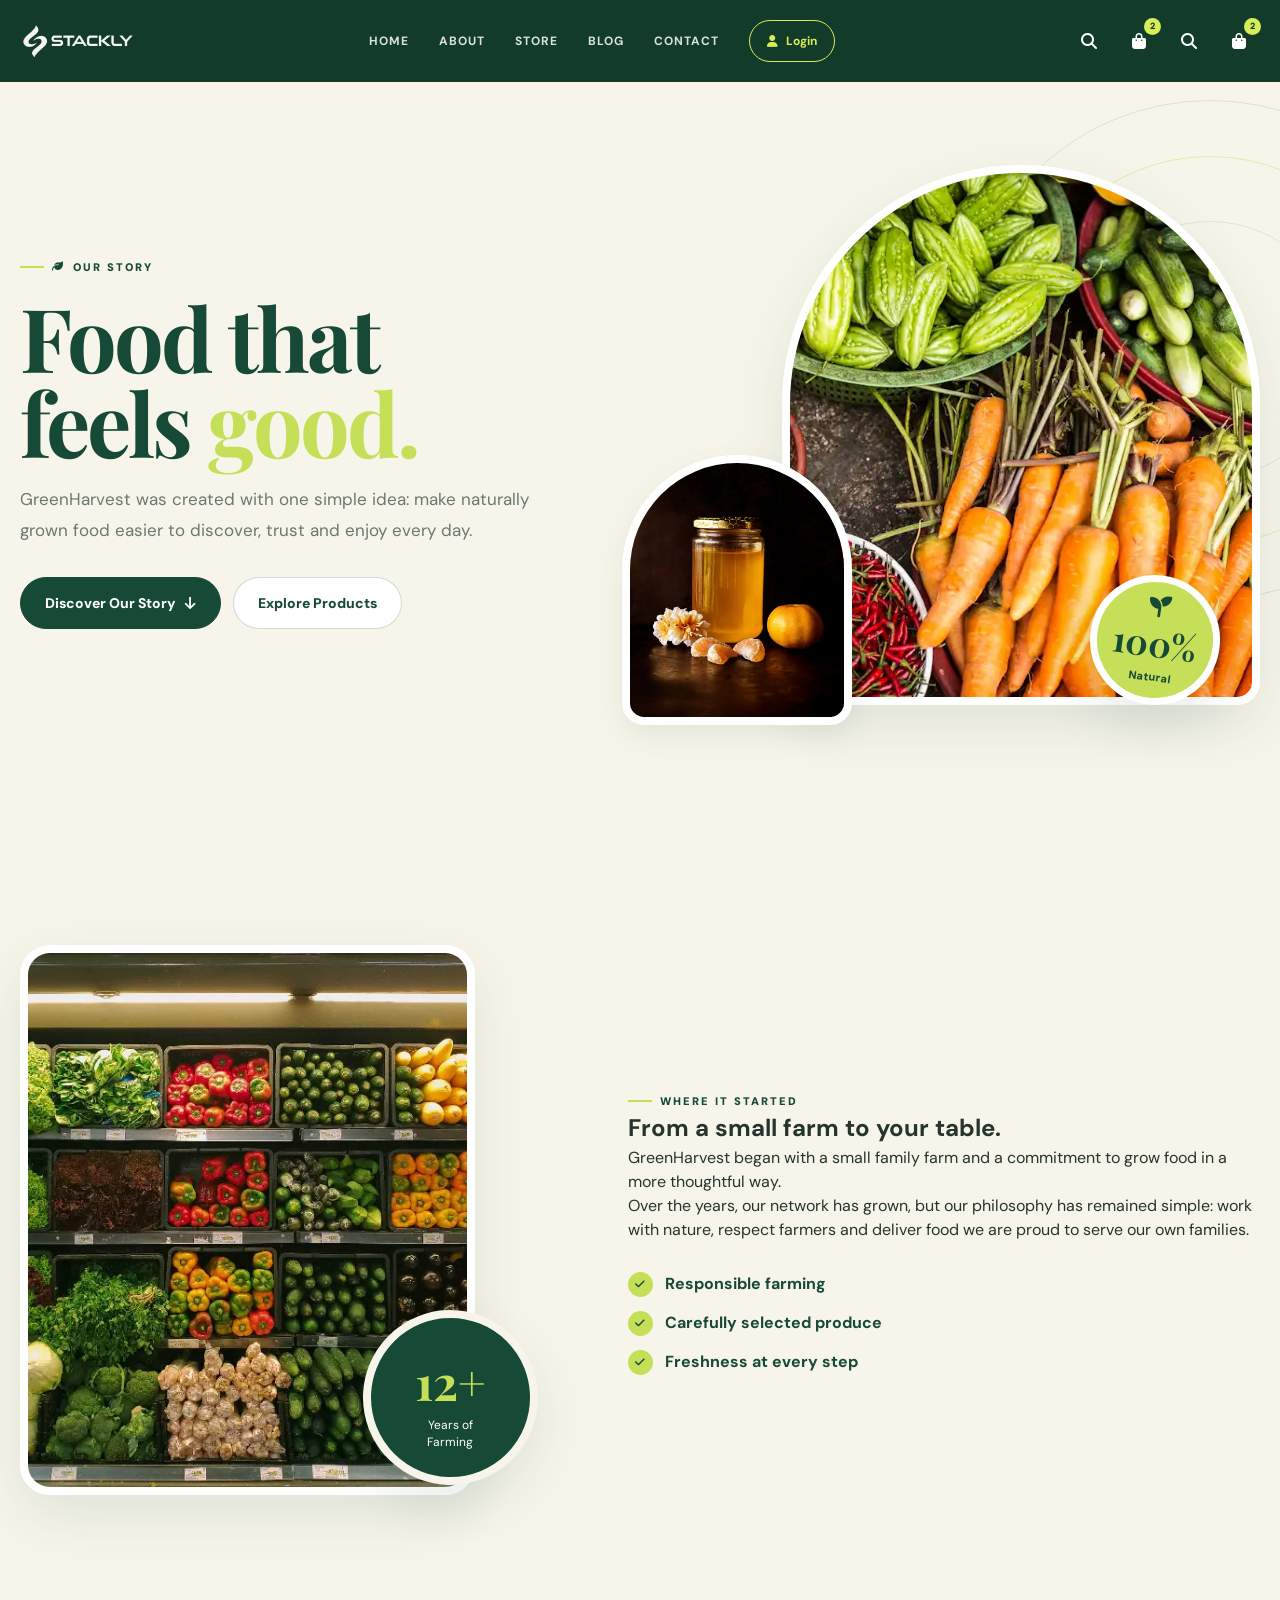
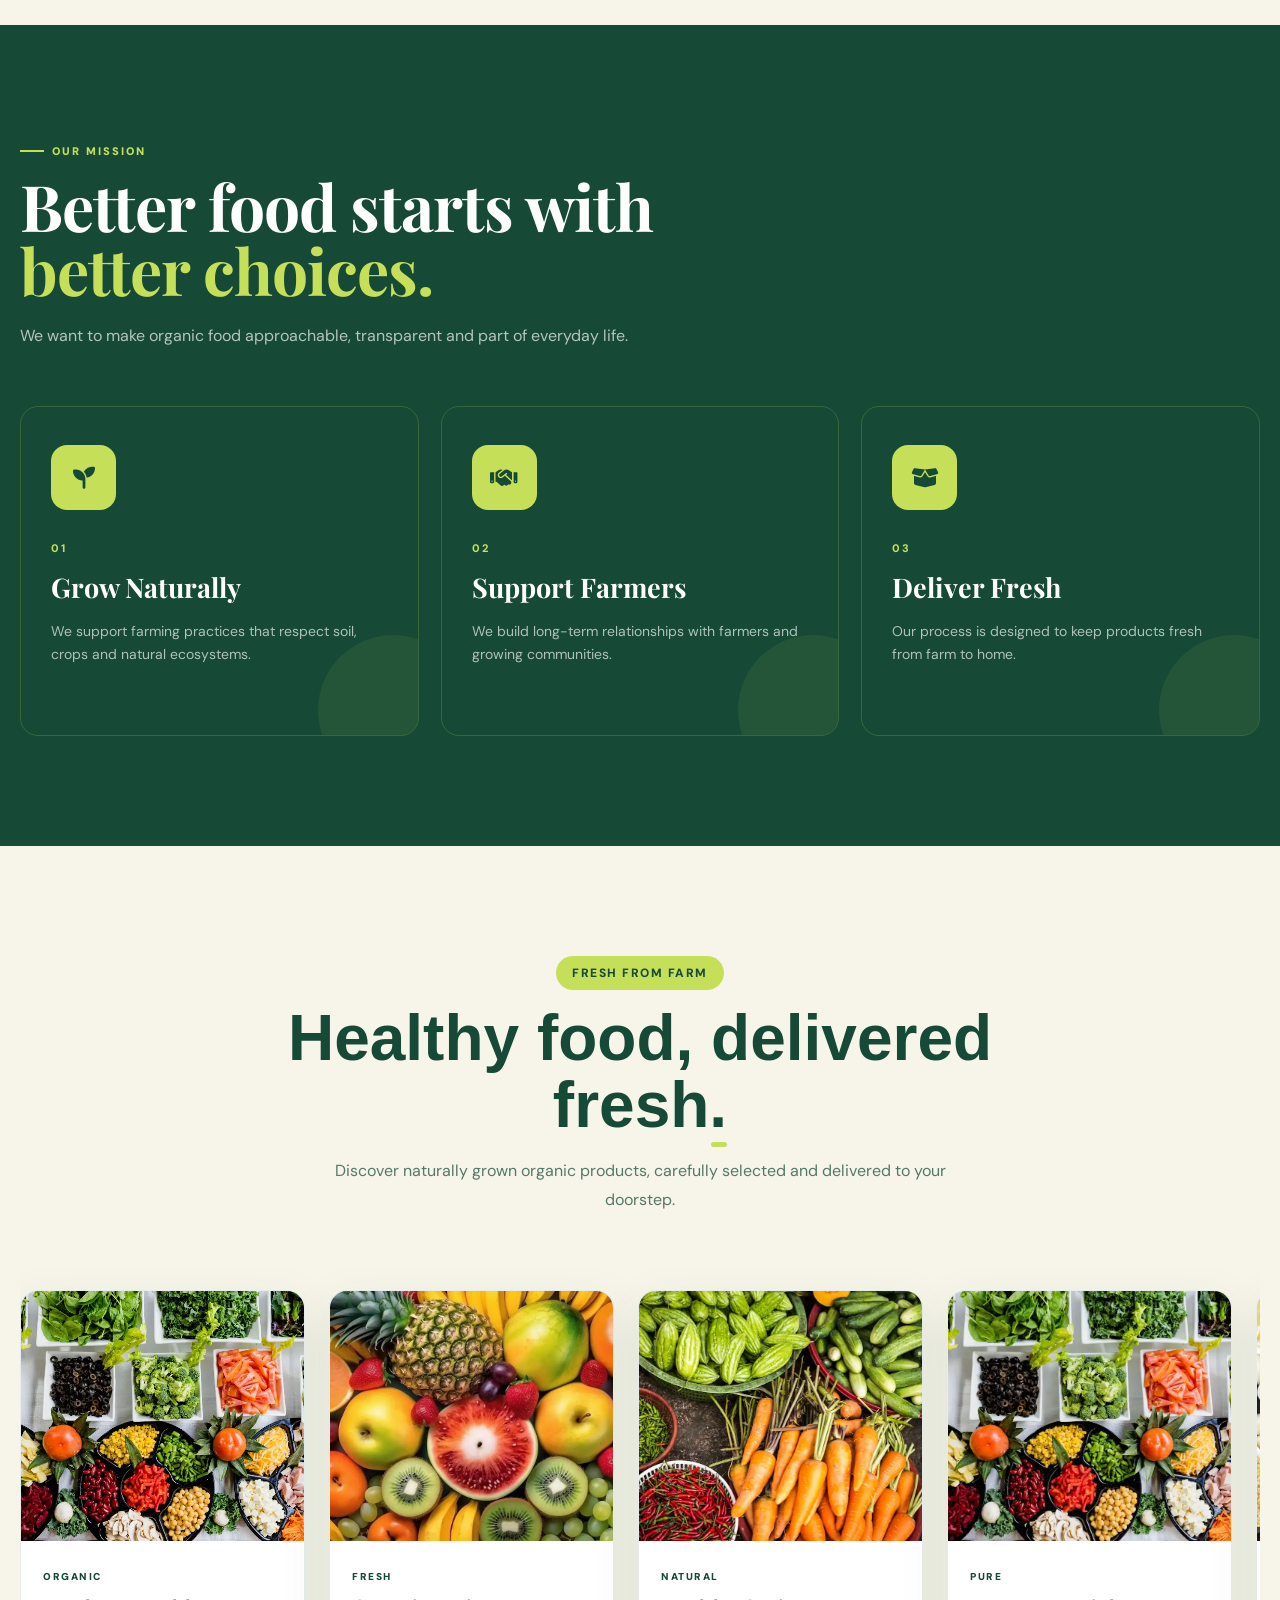
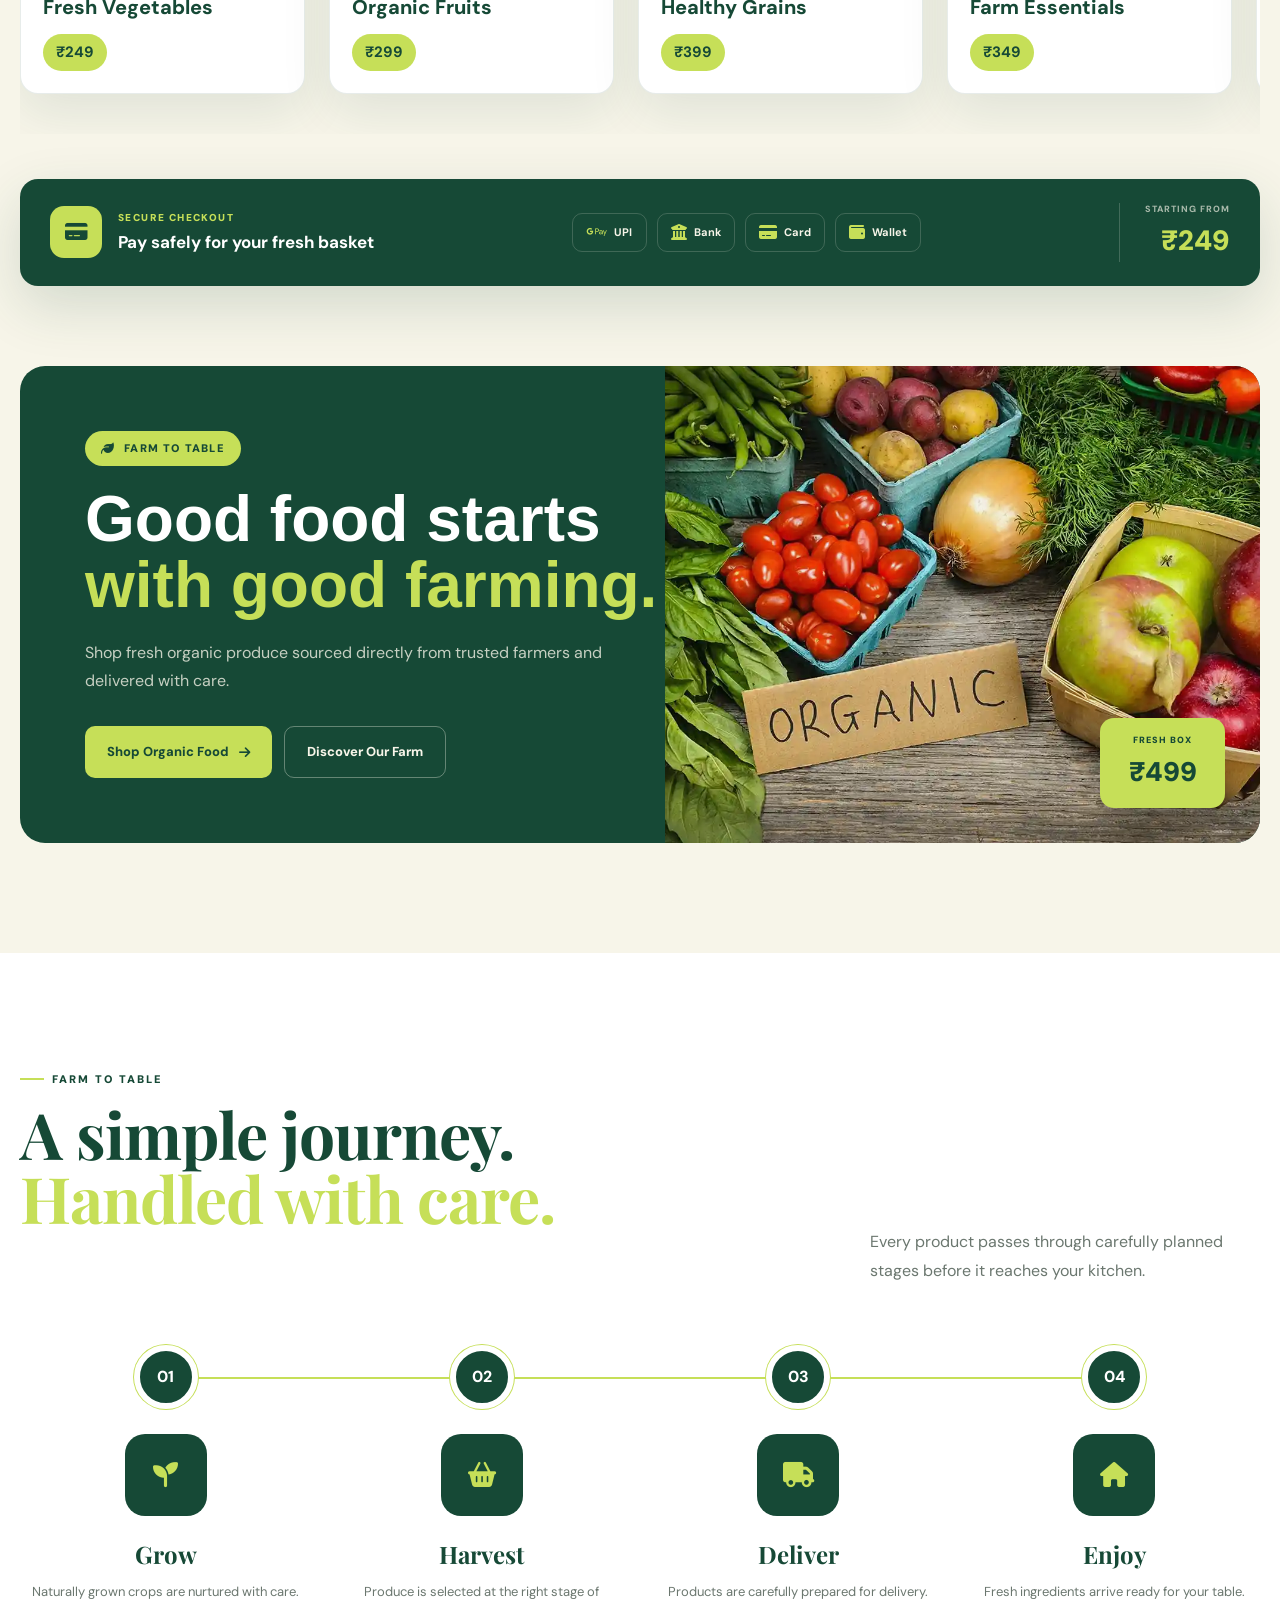
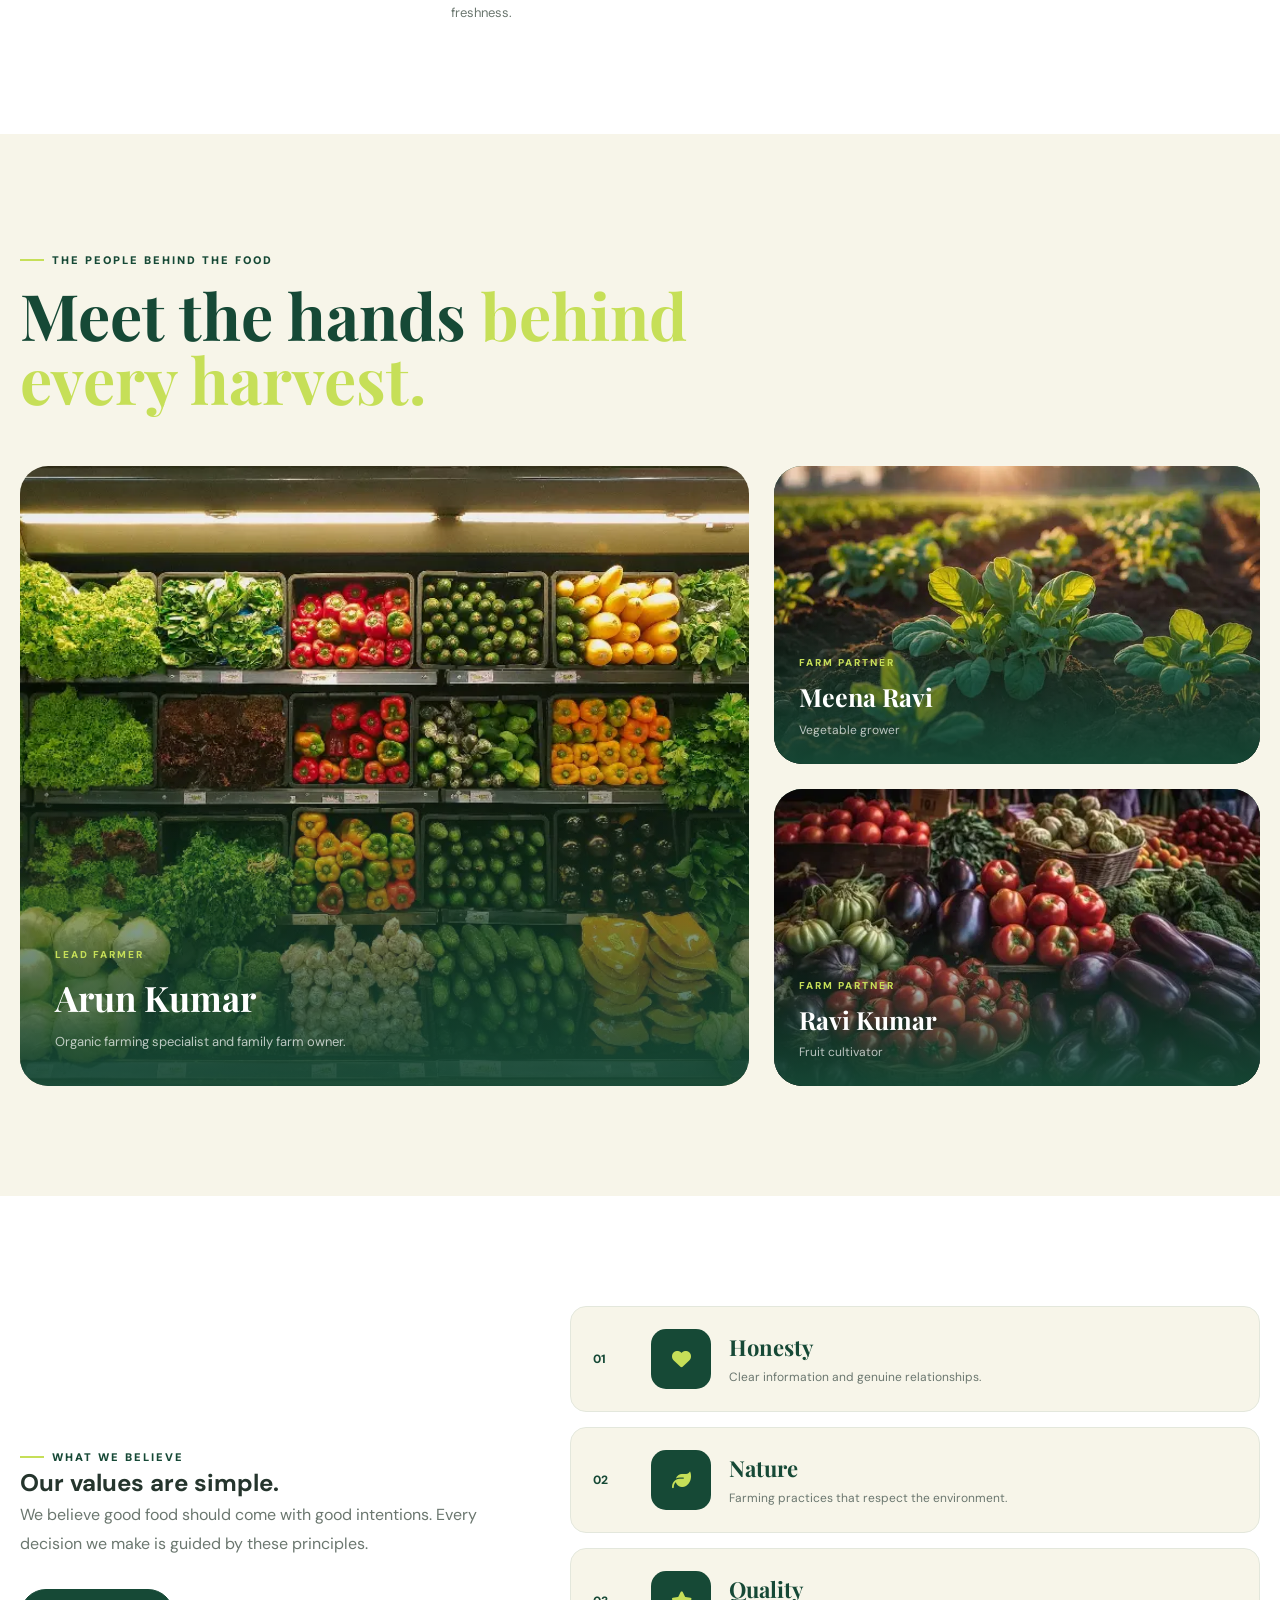
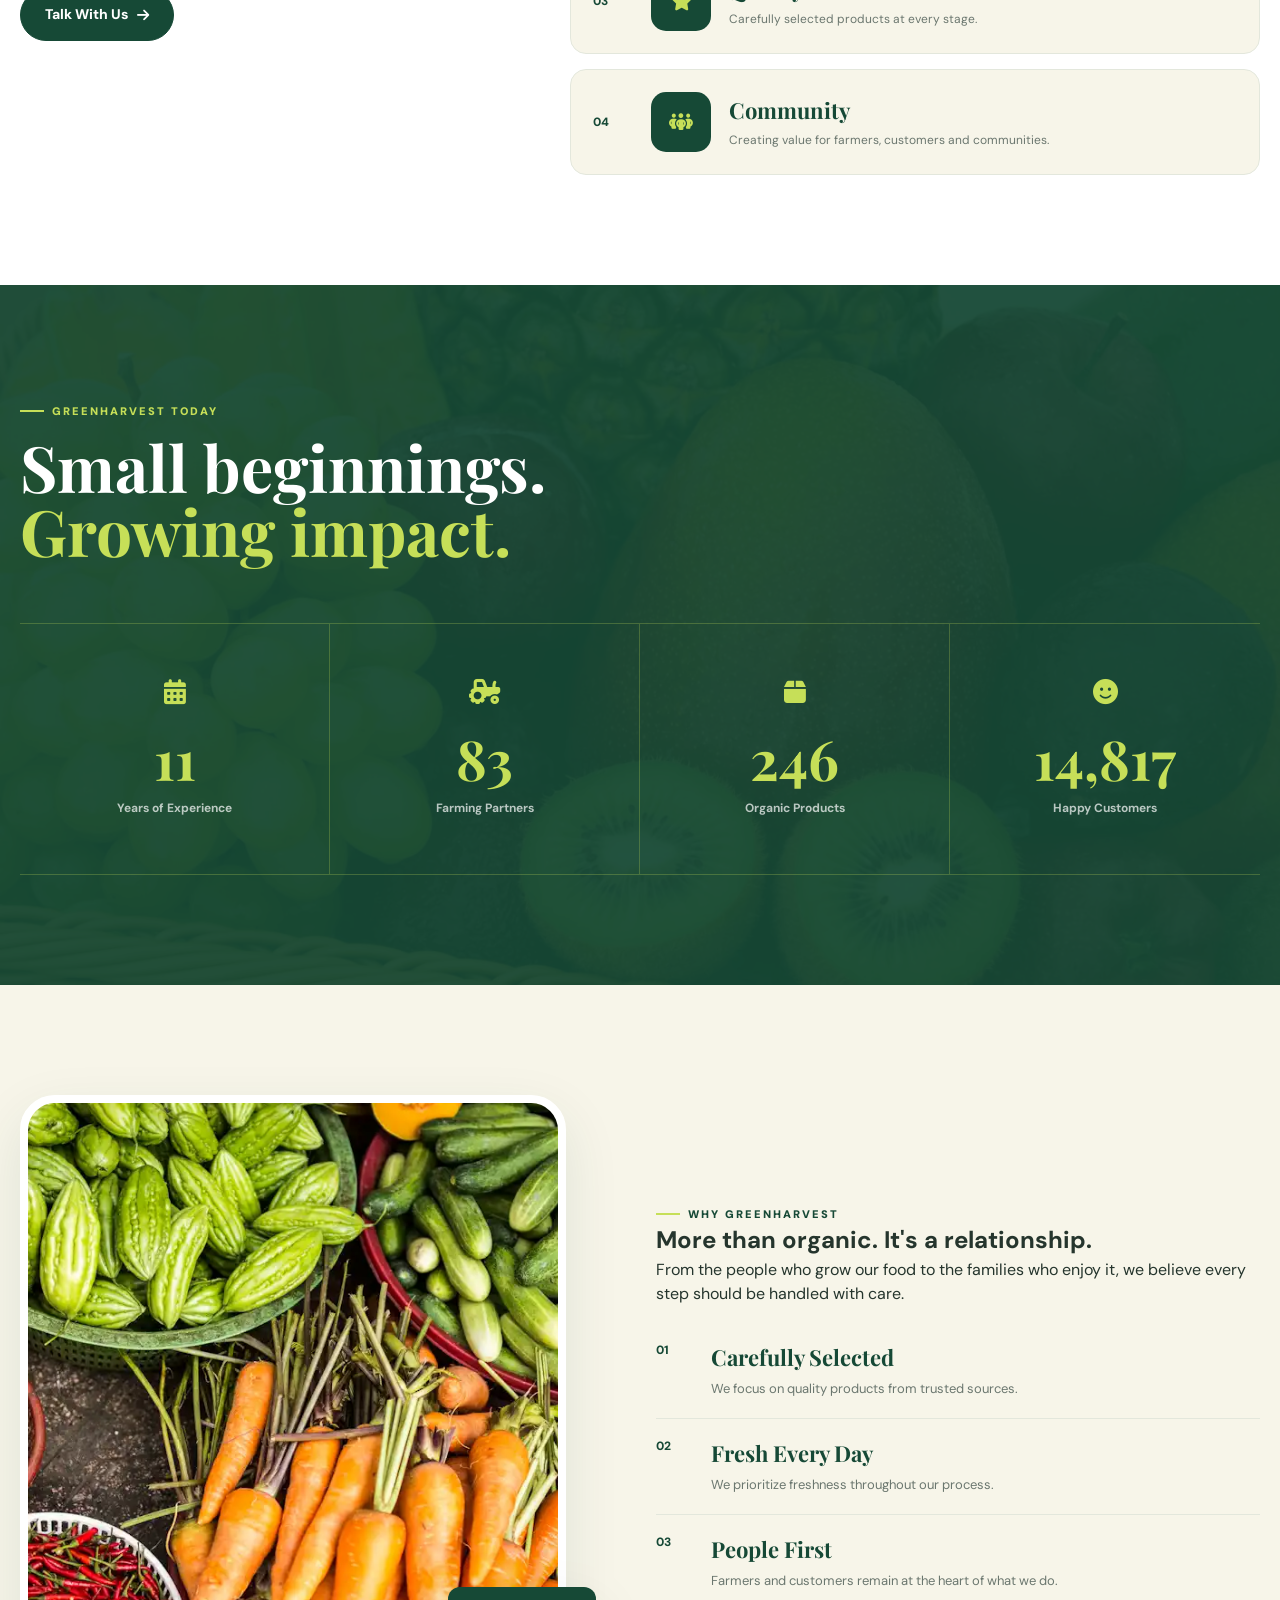
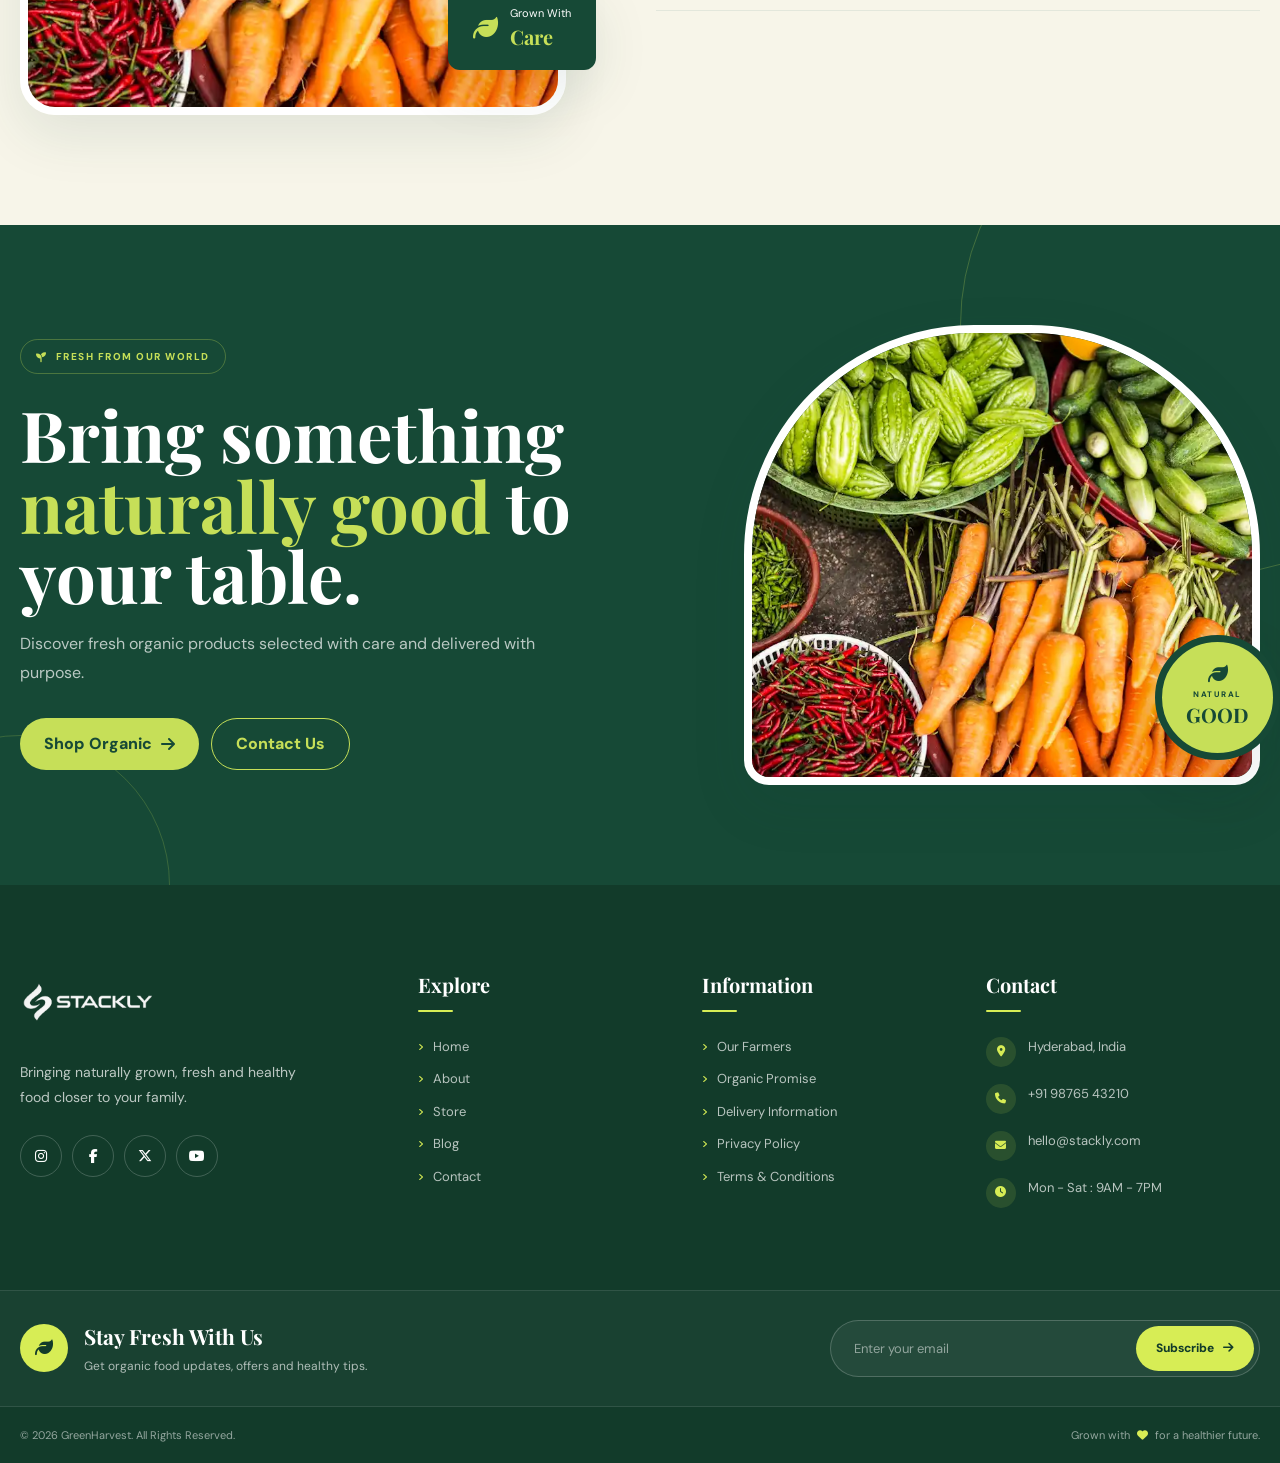
==== about.html @ ba46a20e "Add files via upload" ====
<!DOCTYPE html>
<html lang="en">
<head>
    <meta charset="UTF-8">
    <meta name="viewport" content="width=device-width, initial-scale=1.0">

    <title>GreenHarvest | Organic Food Store</title>

    <!-- Google Fonts -->
    <link rel="preconnect" href="https://fonts.googleapis.com">
    <link rel="preconnect" href="https://fonts.gstatic.com" crossorigin>
    <link href="https://fonts.googleapis.com/css2?family=DM+Sans:wght@400;500;600;700&family=Playfair+Display:wght@500;600;700&display=swap" rel="stylesheet">

    <!-- Font Awesome -->
    <link rel="stylesheet"
          href="https://cdnjs.cloudflare.com/ajax/libs/font-awesome/6.5.2/css/all.min.css">

    <!-- AOS -->
    <link rel="stylesheet"
          href="https://unpkg.com/aos@2.3.4/dist/aos.css">

    <link rel="stylesheet" href="css/about.css">
</head>

<body>

<!-- ================= PRELOADER ================= -->
<div class="preloader" id="preloader">
    <div class="loader">
        <i class="fa-solid fa-leaf"></i>
        <span>STACKLY</span>
    </div>
</div>


<!-- ================= HEADER ================= -->
 <header class="header" id="header">

        <div class="container nav-wrapper">
<a href="index.html" class="logo" aria-label="GreenHarvest Home">
    <img src="assets/imglogo.webp" alt="GreenHarvest Logo" class="logo-image">
</a>


            <nav class="navbar" id="navbar" aria-label="Main navigation">

                <a href="index.html" class="nav-link ">HOME</a>

                <a href="about.html" class="nav-link">ABOUT</a>

                <a href="store.html" class="nav-link">STORE</a>

                <a href="blog.html" class="nav-link">BLOG</a>

                <a href="contact.html" class="nav-link ">CONTACT</a>

                <a href="login.html" class="nav-login">
                    <i class="fa-solid fa-user"></i>
                    Login
                </a>

            </nav>


            <div class="nav-actions">

                <button 
    class="icon-btn search-btn" 
    type="button" 
    title="Search" 
    aria-label="Search"
    onclick="window.location.href='404.html'">

    <i class="fa-solid fa-magnifying-glass"></i>

</button>


<button 
    class="icon-btn cart-btn" 
    type="button" 
    title="Cart" 
    aria-label="Cart"
    onclick="window.location.href='404.html'">

    <i class="fa-solid fa-bag-shopping"></i>

    <span class="cart-count">2</span>

</button>
<button
                    class="icon-btn search-btn"
                    type="button"
                    title="Search"
                    aria-label="Search">

                    <i class="fa-solid fa-magnifying-glass"></i>

                </button>


                <button
                    class="icon-btn cart-btn"
                    type="button"
                    title="Cart"
                    aria-label="Cart">

                    <i class="fa-solid fa-bag-shopping"></i>

                    <span class="cart-count">2</span>

                </button>


                <button
                    class="menu-btn"
                    id="menuBtn"
                    type="button"
                    title="Open Menu"
                    aria-label="Open Menu">

                    <i class="fa-solid fa-bars"></i>

                </button>

            </div>

        </div>

    </header>




<main>


<!-- =====================================================
     SECTION 1 — ABOUT HERO
===================================================== -->

<section class="about-hero">

    <div class="hero-pattern"></div>

    <div class="container hero-grid">

        <div class="hero-content"
             data-aos="fade-right">

            <span class="eyebrow">
                <i class="fa-solid fa-leaf"></i>
                OUR STORY
            </span>

            <h1>
                Food that feels
                <span>good.</span>
            </h1>

            <p>
                GreenHarvest was created with one simple idea:
                make naturally grown food easier to discover,
                trust and enjoy every day.
            </p>

            <div class="hero-actions">

                <a href="404.html"
                   class="btn btn-primary">
                    Discover Our Story
                    <i class="fa-solid fa-arrow-down"></i>
                </a>

                <a href="404.html"
                   class="btn btn-outline">
                    Explore Products
                </a>

            </div>

        </div>


        <div class="hero-visual"
             data-aos="fade-left">

            <div class="hero-image-main">
                <img src="assets/f4.webp"
                     alt="Fresh organic vegetables">
            </div>

            <div class="hero-image-small">
                <img src="assets/f8.webp"
                     alt="Organic farm produce">
            </div>

            <div class="hero-badge">

                <i class="fa-solid fa-seedling"></i>

                <strong>100%</strong>

                <span>Natural</span>

            </div>

        </div>

    </div>

</section>
</header>



<!-- =====================================================
     SECTION 2 — OUR STORY
===================================================== -->

<section class="story-section section"
         id="story">

    <div class="container story-grid">

        <div class="story-visual"
             data-aos="zoom-in">

            <div class="story-image">
                <img src="assets/f1.webp"
                     alt="Organic farming">
            </div>

            <div class="story-number">

                <strong>12+</strong>

                <span>
                    Years of
                    <br>
                    Farming
                </span>

            </div>

        </div>


        <div class="story-content"
             data-aos="fade-left">

            <span class="eyebrow">
                WHERE IT STARTED
            </span>

            <h2>
                From a small
                <span>farm</span>
                to your table.
            </h2>

            <p>
                GreenHarvest began with a small family farm
                and a commitment to grow food in a more
                thoughtful way.
            </p>

            <p>
                Over the years, our network has grown,
                but our philosophy has remained simple:
                work with nature, respect farmers and
                deliver food we are proud to serve our
                own families.
            </p>

            <div class="story-points">

                <div>
                    <i class="fa-solid fa-check"></i>
                    <span>Responsible farming</span>
                </div>

                <div>
                    <i class="fa-solid fa-check"></i>
                    <span>Carefully selected produce</span>
                </div>

                <div>
                    <i class="fa-solid fa-check"></i>
                    <span>Freshness at every step</span>
                </div>

            </div>

        </div>

    </div>

</section>



<!-- =====================================================
     SECTION 3 — MISSION
===================================================== -->

<section class="mission-section section">

    <div class="container">

        <div class="section-heading center"
             data-aos="fade-up">

            <span class="eyebrow">
                OUR MISSION
            </span>

            <h2>
                Better food starts
                with <span>better choices.</span>
            </h2>

            <p>
                We want to make organic food approachable,
                transparent and part of everyday life.
            </p>

        </div>


        <div class="mission-grid">

            <article class="mission-card"
                     data-aos="fade-up"
                     data-aos-delay="100">

                <div class="mission-icon">
                    <i class="fa-solid fa-seedling"></i>
                </div>

                <span>01</span>

                <h3>
                    Grow Naturally
                </h3>

                <p>
                    We support farming practices that
                    respect soil, crops and natural
                    ecosystems.
                </p>

            </article>


            <article class="mission-card"
                     data-aos="fade-up"
                     data-aos-delay="200">

                <div class="mission-icon">
                    <i class="fa-solid fa-handshake"></i>
                </div>

                <span>02</span>

                <h3>
                    Support Farmers
                </h3>

                <p>
                    We build long-term relationships
                    with farmers and growing communities.
                </p>

            </article>


            <article class="mission-card"
                     data-aos="fade-up"
                     data-aos-delay="300">

                <div class="mission-icon">
                    <i class="fa-solid fa-box-open"></i>
                </div>

                <span>03</span>

                <h3>
                    Deliver Fresh
                </h3>

                <p>
                    Our process is designed to keep
                    products fresh from farm to home.
                </p>

            </article>

        </div>

    </div>

</section>


<!-- =========================================================
     MOVING PRODUCTS + PAYMENT BANNER
========================================================= -->

<section class="moving-products-section">

    <div class="container">

        <!-- Section Heading -->
        <div class="moving-heading" data-aos="fade-up">
            <span class="eyebrow">FRESH FROM FARM</span>

            <h2>
                Healthy food,
                <span>delivered fresh.</span>
            </h2>

            <p>
                Discover naturally grown organic products,
                carefully selected and delivered to your doorstep.
            </p>
        </div>


        <!-- MOVING FOUR IMAGES -->
        <div class="moving-products-wrapper">

            <div class="moving-products">

                <!-- Image 1 -->
                <div class="moving-product-card">
                    <div class="product-image">
                        <img src="assets/f2.webp"
                             alt="Fresh organic vegetables">
                    </div>

                    <div class="product-info">
                        <span>ORGANIC</span>
                        <h3>Fresh Vegetables</h3>
                        <strong>₹249</strong>
                    </div>
                </div>


                <!-- Image 2 -->
                <div class="moving-product-card">
                    <div class="product-image">
                        <img src="assets/f16.webp"
                             alt="Organic fruits">
                    </div>

                    <div class="product-info">
                        <span>FRESH</span>
                        <h3>Organic Fruits</h3>
                        <strong>₹299</strong>
                    </div>
                </div>


                <!-- Image 3 -->
                <div class="moving-product-card">
                    <div class="product-image">
                        <img src="assets/f4.webp"
                             alt="Organic grains">
                    </div>

                    <div class="product-info">
                        <span>NATURAL</span>
                        <h3>Healthy Grains</h3>
                        <strong>₹399</strong>
                    </div>
                </div>


                <!-- Image 4 -->
                <div class="moving-product-card">
                    <div class="product-image">
                        <img src="assets/f9.webp"
                             alt="Organic farm products">
                    </div>

                    <div class="product-info">
                        <span>PURE</span>
                        <h3>Farm Essentials</h3>
                        <strong>₹349</strong>
                    </div>
                </div>


                <!-- Duplicate images for continuous movement -->

                <div class="moving-product-card">
                    <div class="product-image">
                        <img src="assets/f13.webp"
                             alt="Fresh organic vegetables">
                    </div>

                    <div class="product-info">
                        <span>ORGANIC</span>
                        <h3>Fresh Vegetables</h3>
                        <strong>₹249</strong>
                    </div>
                </div>


                <div class="moving-product-card">
                    <div class="product-image">
                        <img src="assets/f2.webp"
                             alt="Organic fruits">
                    </div>

                    <div class="product-info">
                        <span>FRESH</span>
                        <h3>Organic Fruits</h3>
                        <strong>₹299</strong>
                    </div>
                </div>


                <div class="moving-product-card">
                    <div class="product-image">
                        <img src="assets/h1.webp"
                             alt="Organic grains">
                    </div>

                    <div class="product-info">
                        <span>NATURAL</span>
                        <h3>Healthy Grains</h3>
                        <strong>₹399</strong>
                    </div>
                </div>


                <div class="moving-product-card">
                    <div class="product-image">
                        <img src="assets/f23.webp"
                             alt="Organic farm products">
                    </div>

                    <div class="product-info">
                        <span>PURE</span>
                        <h3>Farm Essentials</h3>
                        <strong>₹349</strong>
                    </div>
                </div>

            </div>

        </div>


        <!-- PAYMENT / AMOUNT STRIP -->
        <div class="payment-strip" data-aos="fade-up">

            <div class="payment-content">

                <div class="payment-icon">
                    <i class="fa-solid fa-credit-card"></i>
                </div>

                <div class="payment-text">
                    <span>SECURE CHECKOUT</span>
                    <h3>Pay safely for your fresh basket</h3>
                </div>

            </div>


            <div class="payment-methods">

                <div class="payment-method">
                    <i class="fa-brands fa-google-pay"></i>
                    <span>UPI</span>
                </div>

                <div class="payment-method">
                    <i class="fa-solid fa-building-columns"></i>
                    <span>Bank</span>
                </div>

                <div class="payment-method">
                    <i class="fa-solid fa-credit-card"></i>
                    <span>Card</span>
                </div>

                <div class="payment-method">
                    <i class="fa-solid fa-wallet"></i>
                    <span>Wallet</span>
                </div>

            </div>


            <div class="payment-amount">
                <span>STARTING FROM</span>
                <strong>₹249</strong>
            </div>

        </div>


        <!-- PROMOTIONAL BANNER -->
        <div class="organic-promo-banner" data-aos="zoom-in">

            <div class="promo-content">

                <span class="promo-label">
                    <i class="fa-solid fa-leaf"></i>
                    FARM TO TABLE
                </span>

                <h2>
                    Good food starts
                    <span>with good farming.</span>
                </h2>

                <p>
                    Shop fresh organic produce sourced directly
                    from trusted farmers and delivered with care.
                </p>

                <div class="promo-buttons">

                    <a href="404.html" class="promo-btn primary">
                        Shop Organic Food
                        <i class="fa-solid fa-arrow-right"></i>
                    </a>

                    <a href="404.html" class="promo-btn secondary">
                        Discover Our Farm
                    </a>

                </div>

            </div>


            <div class="promo-image">

                <img src="assets/f22.webp"
                     alt="Fresh organic food basket">

                <div class="promo-price">
                    <span>FRESH BOX</span>
                    <strong>₹499</strong>
                </div>

            </div>

        </div>

    </div>

</section>



<!-- =====================================================
     SECTION 4 — FARM TO TABLE PROCESS
===================================================== -->

<section class="process-section section">

    <div class="container">

        <div class="process-top">

            <div class="section-heading"
                 data-aos="fade-right">

                <span class="eyebrow">
                    FARM TO TABLE
                </span>

                <h2>
                    A simple journey.
                    <span>Handled with care.</span>
                </h2>

            </div>

            <p class="process-intro"
               data-aos="fade-left">

                Every product passes through carefully
                planned stages before it reaches your
                kitchen.

            </p>

        </div>


        <div class="process-line">

            <div class="process-item"
                 data-aos="fade-up">

                <div class="process-number">
                    01
                </div>

                <div class="process-icon">
                    <i class="fa-solid fa-seedling"></i>
                </div>

                <h3>
                    Grow
                </h3>

                <p>
                    Naturally grown crops are nurtured
                    with care.
                </p>

            </div>


            <div class="process-item"
                 data-aos="fade-up"
                 data-aos-delay="100">

                <div class="process-number">
                    02
                </div>

                <div class="process-icon">
                    <i class="fa-solid fa-basket-shopping"></i>
                </div>

                <h3>
                    Harvest
                </h3>

                <p>
                    Produce is selected at the right
                    stage of freshness.
                </p>

            </div>


            <div class="process-item"
                 data-aos="fade-up"
                 data-aos-delay="200">

                <div class="process-number">
                    03
                </div>

                <div class="process-icon">
                    <i class="fa-solid fa-truck"></i>
                </div>

                <h3>
                    Deliver
                </h3>

                <p>
                    Products are carefully prepared
                    for delivery.
                </p>

            </div>


            <div class="process-item"
                 data-aos="fade-up"
                 data-aos-delay="300">

                <div class="process-number">
                    04
                </div>

                <div class="process-icon">
                    <i class="fa-solid fa-house"></i>
                </div>

                <h3>
                    Enjoy
                </h3>

                <p>
                    Fresh ingredients arrive ready
                    for your table.
                </p>

            </div>

        </div>

    </div>

</section>



<!-- =====================================================
     SECTION 5 — FARMERS
===================================================== -->

<section class="farmers-section section">

    <div class="container">

        <div class="farmers-heading"
             data-aos="fade-up">

            <span class="eyebrow">
                THE PEOPLE BEHIND THE FOOD
            </span>

            <h2>
                Meet the hands
                <span>behind every harvest.</span>
            </h2>

        </div>


        <div class="farmers-layout">

            <div class="farmer-main"
                 data-aos="fade-right">

                <img src="assets/f1.webp"
                     alt="Organic farmer">

                <div class="farmer-info">

                    <span>LEAD FARMER</span>

                    <h3>
                        Arun Kumar
                    </h3>

                    <p>
                        Organic farming specialist
                        and family farm owner.
                    </p>

                </div>

            </div>


            <div class="farmer-side">

                <div class="farmer-card"
                     data-aos="fade-left">

                    <img src="assets/f21.webp"
                         alt="Organic farmer">

                    <div>
                        <span>FARM PARTNER</span>
                        <h3>Meena Ravi</h3>
                        <p>Vegetable grower</p>
                    </div>

                </div>


                <div class="farmer-card"
                     data-aos="fade-left"
                     data-aos-delay="150">

                    <img src="assets/h1.webp"
                         alt="Organic farmer">

                    <div>
                        <span>FARM PARTNER</span>
                        <h3>Ravi Kumar</h3>
                        <p>Fruit cultivator</p>
                    </div>

                </div>

            </div>

        </div>

    </div>

</section>



<!-- =====================================================
     SECTION 6 — VALUES
===================================================== -->

<section class="values-section section">

    <div class="container values-grid">

        <div class="values-content"
             data-aos="fade-right">

            <span class="eyebrow">
                WHAT WE BELIEVE
            </span>

            <h2>
                Our values are
                <span>simple.</span>
            </h2>

            <p>
                We believe good food should come with
                good intentions. Every decision we make
                is guided by these principles.
            </p>

            <a href="404.html"
               class="btn btn-primary">
                Talk With Us
                <i class="fa-solid fa-arrow-right"></i>
            </a>

        </div>


        <div class="values-list">

            <div class="value-row"
                 data-aos="fade-up">

                <span class="value-number">
                    01
                </span>

                <div class="value-icon">
                    <i class="fa-solid fa-heart"></i>
                </div>

                <div>
                    <h3>Honesty</h3>
                    <p>
                        Clear information and genuine
                        relationships.
                    </p>
                </div>

            </div>


            <div class="value-row"
                 data-aos="fade-up"
                 data-aos-delay="100">

                <span class="value-number">
                    02
                </span>

                <div class="value-icon">
                    <i class="fa-solid fa-leaf"></i>
                </div>

                <div>
                    <h3>Nature</h3>
                    <p>
                        Farming practices that respect
                        the environment.
                    </p>
                </div>

            </div>


            <div class="value-row"
                 data-aos="fade-up"
                 data-aos-delay="200">

                <span class="value-number">
                    03
                </span>

                <div class="value-icon">
                    <i class="fa-solid fa-star"></i>
                </div>

                <div>
                    <h3>Quality</h3>
                    <p>
                        Carefully selected products
                        at every stage.
                    </p>

                </div>

            </div>


            <div class="value-row"
                 data-aos="fade-up"
                 data-aos-delay="300">

                <span class="value-number">
                    04
                </span>

                <div class="value-icon">
                    <i class="fa-solid fa-people-group"></i>
                </div>

                <div>
                    <h3>Community</h3>
                    <p>
                        Creating value for farmers,
                        customers and communities.
                    </p>
                </div>

            </div>

        </div>

    </div>

</section>



<!-- =====================================================
     SECTION 7 — NUMBERS
===================================================== -->

<section class="numbers-section section">

    <div class="numbers-overlay"></div>

    <div class="container">

        <div class="numbers-heading"
             data-aos="fade-up">

            <span class="eyebrow">
                GREENHARVEST TODAY
            </span>

            <h2>
                Small beginnings.
                <span>Growing impact.</span>
            </h2>

        </div>


        <div class="numbers-grid">

            <div class="number-box"
                 data-aos="zoom-in">

                <i class="fa-solid fa-calendar-days"></i>

                <strong class="counter"
                        data-target="12">
                    0
                </strong>

                <span>
                    Years of Experience
                </span>

            </div>


            <div class="number-box"
                 data-aos="zoom-in"
                 data-aos-delay="100">

                <i class="fa-solid fa-tractor"></i>

                <strong class="counter"
                        data-target="85">
                    0
                </strong>

                <span>
                    Farming Partners
                </span>

            </div>


            <div class="number-box"
                 data-aos="zoom-in"
                 data-aos-delay="200">

                <i class="fa-solid fa-box"></i>

                <strong class="counter"
                        data-target="250">
                    0
                </strong>

                <span>
                    Organic Products
                </span>

            </div>


            <div class="number-box"
                 data-aos="zoom-in"
                 data-aos-delay="300">

                <i class="fa-solid fa-face-smile"></i>

                <strong class="counter"
                        data-target="15000">
                    0
                </strong>

                <span>
                    Happy Customers
                </span>

            </div>

        </div>

    </div>

</section>



<!-- =====================================================
     SECTION 8 — WHY GREENHARVEST
===================================================== -->

<section class="why-section section">

    <div class="container">

        <div class="why-grid">

            <div class="why-image"
                 data-aos="fade-right">

                <img src="assets/f4.webp"
                     alt="Fresh organic food">

                <div class="why-label">

                    <i class="fa-solid fa-leaf"></i>

                    <span>
                        Grown With
                        <strong>Care</strong>
                    </span>

                </div>

            </div>


            <div class="why-content"
                 data-aos="fade-left">

                <span class="eyebrow">
                    WHY GREENHARVEST
                </span>

                <h2>
                    More than organic.
                    <span>It's a relationship.</span>
                </h2>

                <p>
                    From the people who grow our food to
                    the families who enjoy it, we believe
                    every step should be handled with care.
                </p>


                <div class="why-items">

                    <div class="why-item">

                        <span>01</span>

                        <div>
                            <h3>
                                Carefully Selected
                            </h3>

                            <p>
                                We focus on quality products
                                from trusted sources.
                            </p>
                        </div>

                    </div>


                    <div class="why-item">

                        <span>02</span>

                        <div>
                            <h3>
                                Fresh Every Day
                            </h3>

                            <p>
                                We prioritize freshness
                                throughout our process.
                            </p>
                        </div>

                    </div>


                    <div class="why-item">

                        <span>03</span>

                        <div>
                            <h3>
                                People First
                            </h3>

                            <p>
                                Farmers and customers remain
                                at the heart of what we do.
                            </p>
                        </div>

                    </div>

                </div>

            </div>

        </div>

    </div>

</section>



<!-- =====================================================
     SECTION 9 — PREMIUM BANNER
===================================================== -->

<section class="about-banner">

    <div class="banner-decoration banner-one"></div>
    <div class="banner-decoration banner-two"></div>

    <div class="container banner-grid">

        <div class="banner-content"
             data-aos="fade-right">

            <span class="banner-tag">
                <i class="fa-solid fa-seedling"></i>
                FRESH FROM OUR WORLD
            </span>

            <h2>
                Bring something
                <span>naturally good</span>
                to your table.
            </h2>

            <p>
                Discover fresh organic products selected
                with care and delivered with purpose.
            </p>

            <div class="banner-actions">

                <a href="404.html"
                   class="banner-btn primary">
                    Shop Organic
                    <i class="fa-solid fa-arrow-right"></i>
                </a>

                <a href="404.html"
                   class="banner-btn secondary">
                    Contact Us
                </a>

            </div>

        </div>


        <div class="banner-image"
             data-aos="zoom-in">

            <img src="assets/f4.webp"
                 alt="Organic vegetables and fruits">

            <div class="banner-circle">

                <i class="fa-solid fa-leaf"></i>

                <span>
                    NATURAL
                </span>

                <strong>
                    GOOD
                </strong>

            </div>

        </div>

    </div>

</section>

</main>

<!-- ================= SECTION 9 : FOOTER ================= -->
<footer class="footer">

    <div class="container footer-grid">

        <!-- ABOUT -->
        <div class="footer-about">

            <a href="index.html"
               class="logo footer-logo"
               aria-label="GreenHarvest Home">

                <img src="assets/imglogo.webp"
                     alt="GreenHarvest Logo">

            </a>

            <p class="footer-description">
                Bringing naturally grown, fresh and healthy food
                closer to your family.
            </p>

            <!-- SOCIAL LINKS -->
            <div class="social-links">

                <a href="404.html" aria-label="Instagram" title="Instagram">
                    <i class="fa-brands fa-instagram"></i>
                </a>

                <a href="404.html" aria-label="Facebook" title="Facebook">
                    <i class="fa-brands fa-facebook-f"></i>
                </a>

                <a href="404.html" aria-label="Twitter" title="Twitter">
                    <i class="fa-brands fa-x-twitter"></i>
                </a>

                <a href="404.html" aria-label="YouTube" title="YouTube">
                    <i class="fa-brands fa-youtube"></i>
                </a>

            </div>

        </div>


        <!-- EXPLORE -->
        <div class="footer-column">

            <h2>Explore</h2>

            <a href="index.html">
                <i class="fa-solid fa-angle-right"></i>
                Home
            </a>

            <a href="about.html">
                <i class="fa-solid fa-angle-right"></i>
                About
            </a>

            <a href="store.html">
                <i class="fa-solid fa-angle-right"></i>
                Store
            </a>

            <a href="blog.html">
                <i class="fa-solid fa-angle-right"></i>
                Blog
            </a>

            <a href="contact.html">
                <i class="fa-solid fa-angle-right"></i>
                Contact
            </a>

        </div>


        <!-- INFORMATION -->
        <div class="footer-column">

            <h2>Information</h2>

            <a href="404.html">
                <i class="fa-solid fa-angle-right"></i>
                Our Farmers
            </a>

            <a href="404.html">
                <i class="fa-solid fa-angle-right"></i>
                Organic Promise
            </a>

            <a href="404.html">
                <i class="fa-solid fa-angle-right"></i>
                Delivery Information
            </a>

            <a href="404.html">
                <i class="fa-solid fa-angle-right"></i>
                Privacy Policy
            </a>

            <a href="404.html">
                <i class="fa-solid fa-angle-right"></i>
                Terms & Conditions
            </a>

        </div>


        <!-- CONTACT -->
        <div class="footer-column footer-contact">

            <h2>Contact</h2>

            <p>
                <span class="contact-icon">
                    <i class="fa-solid fa-location-dot"></i>
                </span>
                <span>
                    Hyderabad, India
                </span>
            </p>

            <p>
                <span class="contact-icon">
                    <i class="fa-solid fa-phone"></i>
                </span>
                <span>
                    +91 98765 43210
                </span>
            </p>

            <p>
                <span class="contact-icon">
                    <i class="fa-solid fa-envelope"></i>
                </span>
                <span>
                    hello@stackly.com
                </span>
            </p>

            <p>
                <span class="contact-icon">
                    <i class="fa-solid fa-clock"></i>
                </span>
                <span>
                    Mon - Sat : 9AM - 7PM
                </span>
            </p>

        </div>

    </div>


    <!-- NEWSLETTER -->
    <div class="footer-newsletter">

        <div class="container newsletter-inner">

            <div class="newsletter-content">

                <span class="newsletter-icon">
                    <i class="fa-solid fa-leaf"></i>
                </span>

                <div>
                    <h2>Stay Fresh With Us</h2>

                    <p>
                        Get organic food updates, offers and healthy tips.
                    </p>
                </div>

            </div>


            <form class="newsletter-form" id="newsletterForm">

                <label for="newsletterEmail" class="sr-only">
                    Email address
                </label>

                <input
                    type="email"
                    id="newsletterEmail"
                    placeholder="Enter your email"
                    autocomplete="email"
                    required
                >

                <button type="submit">
                    Subscribe
                    <i class="fa-solid fa-arrow-right"></i>
                </button>

            </form>

        </div>

    </div>


    <!-- FOOTER BOTTOM -->
    <div class="footer-bottom">

        <div class="container footer-bottom-inner">

            <p>
                © 2026 GreenHarvest. All Rights Reserved.
            </p>

            <p class="footer-made">
                Grown with
                <i class="fa-solid fa-heart"></i>
                for a healthier future.
            </p>

        </div>

    </div>

</footer>


<!-- Back To Top -->
<button class="back-top"
        id="backTop"
        title="Back to Top"
        aria-label="Back to Top">

    <i class="fa-solid fa-arrow-up"></i>

</button>


<!-- AOS -->
<script src="https://unpkg.com/aos@2.3.4/dist/aos.js"></script>

<script src="js/about.js"></script>

</body>
</html>
---- css/about.css ----
/* =========================================================
   GREENHARVEST CONTACT PAGE
   3 MAIN COLORS
   01 - Deep Green
   02 - Lime
   03 - Cream
========================================================= */

:root {
    --primary: #123B2A;
    --accent: #D7ED55;
    --light: #FFF8E8;

    /* Supporting neutrals */
    --white: #FFFFFF;
    --text: #25352D;
    --text-light: #6B776F;
    --border: #E3E7DC;

    /* Effects */
    --shadow: 0 20px 55px rgba(22, 73, 54, 0.10);
    --shadow-hover: 0 25px 65px rgba(22, 73, 54, 0.16);
    --shadow-small: 0 10px 30px rgba(22, 73, 54, 0.09);

    --container: 1240px;
    --radius: 18px;
    --transition: 0.35s ease;
}


/* =========================================================
   RESET
   ========================================================= */

* {
    margin: 0;
    padding: 0;
    box-sizing: border-box;
}

html {
    scroll-behavior: smooth;
    scroll-padding-top: 85px;
}

body {
    font-family: "DM Sans", sans-serif;
    color: var(--text);
    background: var(--white);
    overflow-x: hidden;
    line-height: 1.5;
}

img {
    width: 100%;
    display: block;
}

a {
    color: inherit;
    text-decoration: none;
}

button,
input,
textarea,
select {
    font: inherit;
}

button {
    border: 0;
    cursor: pointer;
}

ul,
ol {
    list-style: none;
}

.container {
    width: min(calc(100% - 40px), var(--container));
    margin-inline: auto;
}

.section {
    padding: 110px 0;
}


/* =========================================================
   PRELOADER
   ========================================================= */

.preloader {
    position: fixed;
    inset: 0;
    z-index: 9999;

    display: grid;
    place-items: center;

    background: var(--green);

    transition:
        opacity 0.5s ease,
        visibility 0.5s ease;
}

.preloader.hide {
    opacity: 0;
    visibility: hidden;
}

.loader {
    text-align: center;
    color: var(--white);
}

.loader i {
    color: var(--lime);
    font-size: 45px;

    animation: leafSpin 1.5s infinite ease-in-out;
}

.loader span {
    display: block;
    margin-top: 12px;

    color: var(--white);

    font-family: "Playfair Display", serif;
    font-size: 23px;
    font-weight: 700;
}

@keyframes leafSpin {

    0%,
    100% {
        transform: rotate(-10deg) scale(1);
    }

    50% {
        transform: rotate(10deg) scale(1.15);
    }
}



/* =========================================================
   HEADER
========================================================= */

.header {
    position: fixed;
    top: 0;
    left: 0;
    width: 100%;
    z-index: 1000;
    background: var(--primary);
    transition:
        background var(--transition),
        box-shadow var(--transition);
}

.header.scrolled {
    box-shadow: 0 8px 30px rgba(18, 59, 42, 0.15);
}

.nav-wrapper {
    min-height: 82px;
    display: flex;
    align-items: center;
    justify-content: space-between;
    gap: 25px;
}
/* =========================================================
   LOGO IMAGE
========================================================= */

.logo {
    display: inline-flex;
    align-items: center;
    flex-shrink: 0;
}

.logo-image {
    width: 115px;
    height: 70px;
    object-fit: contain;
    display: block;
}

/* Tablet */
@media (max-width: 850px) {
    .logo-image {
        width: 100px;
        height: 62px;
    }
}

/* Mobile */
@media (max-width: 600px) {
    .logo-image {
        width: 90px;
        height: 58px;
    }
}

/* NAV */

.navbar {
    display: flex;
    align-items: center;
    gap: 30px;
}

.nav-link {
    position: relative;
    color: var(--white);
    font-size: 12px;
    font-weight: 700;
    letter-spacing: 1px;
    padding: 31px 0;
    opacity: 0.85;
    transition: opacity var(--transition);
}

.nav-link::after {
    content: "";
    position: absolute;
    left: 0;
    bottom: 23px;
    width: 0;
    height: 3px;
    border-radius: 10px;
    background: var(--light);
    transition: width var(--transition);
}

.nav-link:hover,
.nav-link.active {
    opacity: 1;
    color: white;
}

.nav-link:hover::after,
.nav-link.active::after {
    width: 100%;
}

.nav-login {
    display: inline-flex;
    align-items: center;
    gap: 8px;
    padding: 11px 17px;
    border: 1px solid var(--accent);
    border-radius: 100px;
    color: var(--accent);
    font-size: 12px;
    font-weight: 700;
    transition: var(--transition);
}

.nav-login:hover {
    background: var(--accent);
    color: var(--primary);
}

.nav-actions {
    display: flex;
    align-items: center;
    gap: 8px;
}

.icon-btn,
.menu-btn {
    width: 42px;
    height: 42px;
    border-radius: 50%;
    display: grid;
    place-items: center;
    background: transparent;
    color: var(--white);
    transition: var(--transition);
}

.icon-btn:hover,
.menu-btn:hover {
    background: var(--accent);
    color: var(--primary);
}

.cart-btn {
    position: relative;
}

.cart-count {
    position: absolute;
    top: -2px;
    right: -1px;
    min-width: 17px;
    height: 17px;
    padding: 0 4px;
    border-radius: 50%;
    background: var(--accent);
    color: var(--primary);
    display: grid;
    place-items: center;
    font-size: 9px;
    font-weight: 900;
}

.menu-btn {
    display: none;
}



/* =========================================================
   COMMON TYPOGRAPHY
   ========================================================= */

.eyebrow {
    display: inline-flex;
    align-items: center;

    gap: 8px;

    color: var(--green);

    font-size: 11px;
    font-weight: 900;

    letter-spacing: 2px;
    text-transform: uppercase;
}

.eyebrow::before {
    content: "";

    width: 24px;
    height: 2px;

    background: var(--lime);
}

.section-heading {
    max-width: 720px;

    margin-bottom: 55px;
}

.section-heading h2 {
    margin-top: 15px;

    color: var(--green);

    font-family: "Playfair Display", serif;

    font-size: clamp(42px, 5vw, 65px);

    line-height: 1;
    letter-spacing: -1px;
}

.section-heading h2 span {
    color: var(--lime);
}

.section-heading p {
    margin-top: 20px;

    color: var(--text-light);

    line-height: 1.8;
}


/* =========================================================
   GENERIC BUTTON
   ========================================================= */

.btn {
    min-height: 52px;

    padding: 0 24px;

    display: inline-flex;
    align-items: center;
    justify-content: center;

    gap: 9px;

    border-radius: 50px;

    background: var(--green);
    color: var(--white);

    font-size: 14px;
    font-weight: 800;

    border: 1px solid var(--green);

    transition: var(--transition);
}

.btn:hover {
    background: var(--lime);
    border-color: var(--lime);

    color: var(--green);

    transform: translateY(-3px);
}

.btn-outline {
    background: var(--white);
    color: var(--green);

    border-color: rgba(22, 73, 54, 0.20);
}

.btn-outline:hover {
    background: var(--green);
    color: var(--white);

    border-color: var(--green);
}


/* =========================================================
   SECTION 1 — HERO
   ========================================================= */

.about-hero {
    position: relative;

    min-height: 780px;

    padding: 145px 0 100px;

    overflow: hidden;

    background: var(--cream);
}

.hero-pattern {
    position: absolute;

    width: 500px;
    height: 500px;

    right: -180px;
    top: 100px;

    border: 1px solid rgba(22, 73, 54, 0.12);

    border-radius: 50%;
}

.hero-pattern::before,
.hero-pattern::after {
    content: "";

    position: absolute;

    border-radius: 50%;

    border: 1px solid rgba(198, 223, 88, 0.45);
}

.hero-pattern::before {
    inset: 55px;
}

.hero-pattern::after {
    inset: 120px;

    border-color: rgba(22, 73, 54, 0.10);
}

.hero-grid {
    min-height: 580px;

    display: grid;

    grid-template-columns: 0.9fr 1.1fr;

    align-items: center;

    gap: 80px;
}

.hero-content {
    position: relative;
    z-index: 2;
}

.hero-content h1 {
    margin: 20px 0;

    color: var(--green);

    font-family: "Playfair Display", serif;

    font-size: clamp(55px, 7vw, 88px);

    line-height: 0.96;

    letter-spacing: -3px;
}

.hero-content h1 span {
    color: var(--lime);
}

.hero-content > p {
    max-width: 570px;

    color: var(--text-light);

    font-size: 17px;

    line-height: 1.8;
}

.hero-actions {
    margin-top: 32px;

    display: flex;

    flex-wrap: wrap;

    gap: 12px;
}

.hero-visual {
    position: relative;

    min-height: 590px;
}

.hero-image-main {
    position: absolute;

    top: 20px;
    right: 0;

    width: 75%;
    height: 540px;

    overflow: hidden;

    border-radius: 260px 260px 25px 25px;

    border: 8px solid var(--white);

    box-shadow: var(--shadow);
}

.hero-image-main img {
    height: 100%;

    object-fit: cover;

    transition: 0.7s ease;
}

.hero-image-main:hover img {
    transform: scale(1.06);
}

.hero-image-small {
    position: absolute;

    left: 0;
    bottom: 10px;

    width: 230px;
    height: 270px;

    overflow: hidden;

    border: 8px solid var(--white);

    border-radius: 130px 130px 25px 25px;

    box-shadow: var(--shadow-small);
}

.hero-image-small img {
    height: 100%;

    object-fit: cover;
}

.hero-badge {
    position: absolute;

    right: 40px;
    bottom: 30px;

    width: 130px;
    height: 130px;

    display: flex;
    flex-direction: column;

    align-items: center;
    justify-content: center;

    border-radius: 50%;

    background: var(--lime);
    color: var(--green);

    border: 7px solid var(--white);

    box-shadow: var(--shadow);

    transform: rotate(8deg);
}

.hero-badge i {
    color: var(--green);

    font-size: 22px;
}

.hero-badge strong {
    font-family: "Playfair Display", serif;

    font-size: 35px;
}

.hero-badge span {
    font-size: 11px;

    font-weight: 800;
}


/* =========================================================
   SECTION 2 — STORY
   ========================================================= */

.story-section {
    background: var(--cream);
}

.story-grid {
    display: grid;

    grid-template-columns: 0.9fr 1.1fr;

    align-items: center;

    gap: 90px;
}

.story-visual {
    position: relative;

    min-height: 570px;
}

.story-image {
    width: 88%;
    height: 550px;

    overflow: hidden;

    border-radius: 30px;

    border: 8px solid var(--white);

    box-shadow: var(--shadow);
}

.story-image img {
    height: 100%;

    object-fit: cover;

    transition: 0.7s ease;
}

.story-image:hover img {
    transform: scale(1.06);
}

.story-number {
    position: absolute;

    right: 0;
    bottom: 30px;

    width: 175px;
    height: 175px;

    display: flex;

    flex-direction: column;

    align-items: center;
    justify-content: center;

    text-align: center;

    border-radius: 50%;

    background: var(--green);
    color: var(--white);

    border: 8px solid var(--cream);

    box-shadow: var(--shadow);
}

.story-number strong {
    color: var(--lime);

    font-family: "Playfair Display", serif;

    font-size: 48px;
}

.story-number span {
    font-size: 12px;

    line-height: 1.4;
}

.story-points {
    margin-top: 30px;

    display: grid;

    gap: 14px;
}

.story-points div {
    display: flex;

    align-items: center;

    gap: 12px;

    color: var(--green);

    font-weight: 700;
}

.story-points i {
    width: 25px;
    height: 25px;

    display: grid;

    place-items: center;

    flex-shrink: 0;

    border-radius: 50%;

    background: var(--lime);

    color: var(--green);

    font-size: 11px;
}


/* =========================================================
   SECTION 3 — MISSION
   ========================================================= */

.mission-section {
    background: var(--green);
}

.mission-section .eyebrow {
    color: var(--lime);
}

.mission-section .section-heading h2 {
    color: var(--white);
}

.mission-section .section-heading h2 span {
    color: var(--lime);
}

.mission-section .section-heading p {
    color: rgba(255, 255, 255, 0.68);
}

.mission-grid {
    display: grid;

    grid-template-columns: repeat(3, 1fr);

    gap: 22px;
}

.mission-card {
    position: relative;

    padding: 38px 30px;

    min-height: 330px;

    overflow: hidden;

    border: 1px solid rgba(198, 223, 88, 0.20);

    border-radius: var(--radius);

    transition: var(--transition);
}

.mission-card::after {
    content: "";

    position: absolute;

    right: -50px;
    bottom: -50px;

    width: 150px;
    height: 150px;

    border-radius: 50%;

    background: var(--lime);

    opacity: 0.08;
}

.mission-card:hover {
    transform: translateY(-10px);

    border-color: var(--lime);

    background: rgba(255, 255, 255, 0.05);
}

.mission-icon {
    width: 65px;
    height: 65px;

    display: grid;

    place-items: center;

    margin-bottom: 25px;

    border-radius: 16px;

    background: var(--lime);

    color: var(--green);

    font-size: 22px;
}

.mission-card > span {
    color: var(--lime);

    font-size: 11px;

    font-weight: 800;

    letter-spacing: 2px;
}

.mission-card h3 {
    margin: 8px 0 12px;

    color: var(--white);

    font-family: "Playfair Display", serif;

    font-size: 27px;
}

.mission-card p {
    color: rgba(255, 255, 255, 0.66);

    line-height: 1.7;

    font-size: 14px;
}



/* =========================================================
   GREENHARVEST
   MOVING PRODUCTS + PAYMENT + BANNER
   3 MAIN COLORS
   GREEN  : #164936
   LIME   : #c6df58
   CREAM  : #f7f5e9
========================================================= */

:root {
    --green: #164936;
    --lime: #c6df58;
    --cream: #f7f5e9;
    --white: #ffffff;

    --container: 1240px;
    --radius: 18px;
    --transition: 0.35s ease;
}


/* =========================================================
   COMMON CONTAINER
========================================================= */

.moving-products-section .container {
    width: min(var(--container), calc(100% - 40px));
    margin: 0 auto;
}


/* =========================================================
   SECTION
========================================================= */

.moving-products-section {
    position: relative;
    padding: 110px 0;
    background: var(--cream);
    overflow: hidden;
}


/* =========================================================
   HEADING
========================================================= */

.moving-heading {
    max-width: 720px;
    margin: 0 auto 55px;
    text-align: center;
}

.moving-heading .eyebrow {
    display: inline-block;
    margin-bottom: 15px;
    padding: 8px 16px;
    border-radius: 50px;
    background: var(--lime);
    color: var(--green);
    font-size: 12px;
    font-weight: 800;
    letter-spacing: 1.5px;
}

.moving-heading h2 {
    margin: 0 0 18px;
    color: var(--green);
    font-family: "Space Grotesk", sans-serif;
    font-size: clamp(38px, 5vw, 64px);
    line-height: 1.05;
    font-weight: 800;
}

.moving-heading h2 span {
    color: var(--green);
    position: relative;
}

.moving-heading h2 span::after {
    content: "";
    position: absolute;
    left: 0;
    bottom: -6px;
    width: 100%;
    height: 5px;
    background: var(--lime);
    border-radius: 10px;
}

.moving-heading p {
    max-width: 620px;
    margin: auto;
    color: var(--green);
    opacity: 0.72;
    font-size: 16px;
    line-height: 1.8;
}


/* =========================================================
   MOVING PRODUCTS WRAPPER
========================================================= */

.moving-products-wrapper {
    position: relative;
    width: 100%;
    overflow: hidden;
    padding: 20px 0 40px;
}


/* =========================================================
   MOVING TRACK
========================================================= */

.moving-products {
    display: flex;
    width: max-content;
    gap: 24px;

    animation: organicMove 28s linear infinite;
}


/* Pause on hover */

.moving-products-wrapper:hover .moving-products {
    animation-play-state: paused;
}


/* =========================================================
   MOVING ANIMATION
========================================================= */

@keyframes organicMove {

    0% {
        transform: translateX(0);
    }

    100% {
        transform: translateX(-50%);
    }

}


/* =========================================================
   PRODUCT CARD
========================================================= */

.moving-product-card {
    flex: 0 0 285px;
    width: 285px;
    background: var(--white);
    border: 1px solid rgba(22, 73, 54, 0.10);
    border-radius: var(--radius);
    overflow: hidden;

    box-shadow:
        0 18px 50px rgba(22, 73, 54, 0.10);

    transition: var(--transition);
}

.moving-product-card:hover {
    transform: translateY(-12px);
    box-shadow:
        0 25px 60px rgba(22, 73, 54, 0.16);
}


/* =========================================================
   PRODUCT IMAGE
========================================================= */

.product-image {
    position: relative;
    width: 100%;
    height: 250px;
    overflow: hidden;
    background: var(--cream);
}

.product-image img {
    width: 100%;
    height: 100%;
    display: block;
    object-fit: cover;

    transition:
        transform 0.7s ease;
}

.moving-product-card:hover .product-image img {
    transform: scale(1.08);
}


/* =========================================================
   PRODUCT INFO
========================================================= */

.product-info {
    padding: 22px;
}

.product-info span {
    display: inline-block;
    margin-bottom: 8px;
    color: var(--green);
    font-size: 10px;
    font-weight: 900;
    letter-spacing: 1.5px;
}

.product-info h3 {
    margin: 0 0 12px;
    color: var(--green);
    font-size: 20px;
    font-weight: 800;
}

.product-info strong {
    display: inline-flex;
    align-items: center;
    padding: 7px 13px;
    border-radius: 50px;
    background: var(--lime);
    color: var(--green);
    font-size: 15px;
}


/* =========================================================
   PAYMENT STRIP
========================================================= */

.payment-strip {
    display: flex;
    align-items: center;
    justify-content: space-between;
    gap: 30px;

    margin-top: 45px;
    padding: 24px 30px;

    background: var(--green);
    border-radius: var(--radius);

    box-shadow:
        0 20px 55px rgba(22, 73, 54, 0.16);
}


/* =========================================================
   PAYMENT CONTENT
========================================================= */

.payment-content {
    display: flex;
    align-items: center;
    gap: 16px;
    min-width: 260px;
}

.payment-icon {
    width: 52px;
    height: 52px;

    display: flex;
    align-items: center;
    justify-content: center;

    flex-shrink: 0;

    border-radius: 14px;
    background: var(--lime);
    color: var(--green);

    font-size: 20px;
}

.payment-text span {
    display: block;
    margin-bottom: 5px;
    color: var(--lime);
    font-size: 10px;
    font-weight: 900;
    letter-spacing: 1.4px;
}

.payment-text h3 {
    margin: 0;
    color: var(--white);
    font-size: 17px;
    font-weight: 700;
}


/* =========================================================
   PAYMENT METHODS
========================================================= */

.payment-methods {
    display: flex;
    align-items: center;
    gap: 10px;
}

.payment-method {
    min-width: 75px;
    padding: 10px 13px;

    display: flex;
    align-items: center;
    justify-content: center;
    gap: 7px;

    border: 1px solid rgba(247, 245, 233, 0.18);
    border-radius: 10px;

    color: var(--cream);

    transition: var(--transition);
}

.payment-method i {
    color: var(--lime);
    font-size: 16px;
}

.payment-method span {
    font-size: 11px;
    font-weight: 700;
}

.payment-method:hover {
    background: var(--lime);
    border-color: var(--lime);
    color: var(--green);
}

.payment-method:hover i {
    color: var(--green);
}


/* =========================================================
   PAYMENT AMOUNT
========================================================= */

.payment-amount {
    padding-left: 25px;
    border-left: 1px solid rgba(247, 245, 233, 0.20);
    text-align: right;
}

.payment-amount span {
    display: block;
    margin-bottom: 4px;
    color: var(--cream);
    opacity: 0.65;
    font-size: 9px;
    font-weight: 800;
    letter-spacing: 1px;
}

.payment-amount strong {
    color: var(--lime);
    font-size: 28px;
    font-weight: 900;
}


/* =========================================================
   PROMOTIONAL BANNER
========================================================= */

.organic-promo-banner {
    position: relative;
    display: flex;
    align-items: center;
    justify-content: space-between;

    min-height: 470px;

    margin-top: 80px;
    padding: 65px;

    background: var(--green);
    border-radius: 25px;

    overflow: hidden;
}


/* =========================================================
   PROMO CONTENT
========================================================= */

.promo-content {
    position: relative;
    z-index: 2;
    width: 52%;
}

.promo-label {
    display: inline-flex;
    align-items: center;
    gap: 9px;

    margin-bottom: 20px;
    padding: 9px 16px;

    border-radius: 50px;

    background: var(--lime);
    color: var(--green);

    font-size: 11px;
    font-weight: 900;
    letter-spacing: 1.2px;
}

.promo-label i {
    font-size: 13px;
}

.promo-content h2 {
    max-width: 600px;
    margin: 0 0 20px;

    color: var(--white);

    font-family: "Space Grotesk", sans-serif;
    font-size: clamp(38px, 5vw, 65px);
    line-height: 1.04;
    font-weight: 800;
}

.promo-content h2 span {
    color: var(--lime);
}

.promo-content p {
    max-width: 540px;
    margin-bottom: 30px;

    color: var(--cream);
    opacity: 0.78;

    font-size: 16px;
    line-height: 1.8;
}


/* =========================================================
   PROMO BUTTONS
========================================================= */

.promo-buttons {
    display: flex;
    align-items: center;
    flex-wrap: wrap;
    gap: 12px;
}

.promo-btn {
    display: inline-flex;
    align-items: center;
    justify-content: center;
    gap: 10px;

    min-height: 52px;
    padding: 0 22px;

    border-radius: 10px;

    text-decoration: none;
    font-size: 13px;
    font-weight: 800;

    transition: var(--transition);
}

.promo-btn.primary {
    background: var(--lime);
    color: var(--green);
}

.promo-btn.primary:hover {
    background: var(--white);
    transform: translateY(-4px);
}

.promo-btn.secondary {
    border: 1px solid rgba(247, 245, 233, 0.35);
    color: var(--cream);
}

.promo-btn.secondary:hover {
    background: var(--cream);
    color: var(--green);
    transform: translateY(-4px);
}


/* =========================================================
   PROMO IMAGE
========================================================= */

.promo-image {
    position: absolute;
    right: 0;
    bottom: 0;

    width: 48%;
    height: 100%;

    display: flex;
    align-items: flex-end;
    justify-content: center;
}

.promo-image img {
    width: 100%;
    height: 100%;

    display: block;

    object-fit: cover;

    opacity: 0.95;
}


/* =========================================================
   PROMO PRICE CARD
========================================================= */

.promo-price {
    position: absolute;
    right: 35px;
    bottom: 35px;

    min-width: 125px;
    padding: 16px 20px;

    background: var(--lime);
    color: var(--green);

    border-radius: 14px;

    text-align: center;

    box-shadow:
        0 15px 40px rgba(0, 0, 0, 0.18);

    animation: priceFloat 3s ease-in-out infinite;
}

.promo-price span {
    display: block;
    margin-bottom: 4px;

    font-size: 9px;
    font-weight: 900;
    letter-spacing: 1px;
}

.promo-price strong {
    display: block;
    font-size: 27px;
    font-weight: 900;
}

@keyframes priceFloat {

    0%,
    100% {
        transform: translateY(0);
    }

    50% {
        transform: translateY(-8px);
    }

}


/* =========================================================
   TABLET
========================================================= */

@media (max-width: 1000px) {

    .payment-strip {
        flex-wrap: wrap;
    }

    .payment-content {
        flex: 1;
    }

    .payment-methods {
        width: 100%;
        justify-content: center;
        order: 3;
    }

    .payment-amount {
        margin-left: auto;
    }

    .organic-promo-banner {
        min-height: 520px;
        padding: 50px;
    }

    .promo-content {
        width: 60%;
    }

    .promo-image {
        width: 45%;
    }

}


/* =========================================================
   796px MOBILE
========================================================= */

@media (max-width: 796px) {

    .moving-products-section {
        padding: 75px 0;
    }

    .moving-products-section .container {
        width: calc(100% - 30px);
    }

    .moving-heading {
        margin-bottom: 35px;
    }

    .moving-heading h2 {
        font-size: 40px;
    }

    .moving-heading p {
        font-size: 14px;
    }


    /* Product */

    .moving-product-card {
        flex-basis: 245px;
        width: 245px;
    }

    .product-image {
        height: 215px;
    }


    /* Payment */

    .payment-strip {
        display: grid;
        grid-template-columns: 1fr auto;
        gap: 22px;

        padding: 22px;
    }

    .payment-content {
        min-width: 0;
    }

    .payment-text h3 {
        font-size: 14px;
    }

    .payment-methods {
        grid-column: 1 / -1;

        display: grid;
        grid-template-columns: repeat(4, 1fr);
        width: 100%;
    }

    .payment-method {
        min-width: 0;
        padding: 10px 5px;
    }

    .payment-method span {
        font-size: 9px;
    }


    /* Banner */

    .organic-promo-banner {
        min-height: 650px;

        margin-top: 55px;
        padding: 40px 25px;

        align-items: flex-start;
    }

    .promo-content {
        width: 100%;
    }

    .promo-content h2 {
        font-size: 42px;
    }

    .promo-content p {
        font-size: 14px;
    }

    .promo-image {
        width: 100%;
        height: 270px;

        right: 0;
        bottom: 0;
    }

    .promo-image img {
        object-position: center;
    }

    .promo-price {
        right: 20px;
        bottom: 20px;
    }

}


/* =========================================================
   600px MOBILE
========================================================= */

@media (max-width: 600px) {

    .moving-heading h2 {
        font-size: 34px;
    }

    .moving-product-card {
        flex-basis: 220px;
        width: 220px;
    }

    .product-image {
        height: 190px;
    }

    .product-info {
        padding: 18px;
    }

    .product-info h3 {
        font-size: 17px;
    }


    .payment-strip {
        grid-template-columns: 1fr;
    }

    .payment-content {
        width: 100%;
    }

    .payment-amount {
        width: 100%;
        margin: 0;
        padding: 15px 0 0;
        border-left: 0;
        border-top: 1px solid rgba(247, 245, 233, 0.20);
        text-align: left;
    }

    .payment-methods {
        grid-template-columns: repeat(2, 1fr);
    }


    .organic-promo-banner {
        min-height: 680px;
    }

    .promo-content h2 {
        font-size: 36px;
    }

    .promo-buttons {
        flex-direction: column;
        align-items: stretch;
    }

    .promo-btn {
        width: 100%;
    }

    .promo-image {
        height: 260px;
    }

}


/* =========================================================
   420px SMALL MOBILE
========================================================= */

@media (max-width: 420px) {

    .moving-products-section {
        padding: 60px 0;
    }

    .moving-heading h2 {
        font-size: 30px;
    }

    .moving-heading .eyebrow {
        font-size: 9px;
    }

    .moving-product-card {
        flex-basis: 200px;
        width: 200px;
    }

    .product-image {
        height: 175px;
    }

    .product-info {
        padding: 15px;
    }

    .product-info h3 {
        font-size: 16px;
    }

    .product-info strong {
        font-size: 13px;
    }


    .payment-strip {
        padding: 18px;
    }

    .payment-icon {
        width: 45px;
        height: 45px;
    }

    .payment-text h3 {
        font-size: 13px;
    }


    .organic-promo-banner {
        min-height: 650px;
        padding: 30px 20px;
    }

    .promo-content h2 {
        font-size: 31px;
    }

    .promo-content p {
        font-size: 13px;
    }

    .promo-image {
        height: 230px;
    }

    .promo-price {
        right: 12px;
        bottom: 12px;
        min-width: 105px;
        padding: 12px;
    }

    .promo-price strong {
        font-size: 22px;
    }

}


/* =========================================================
   SECTION 4 — PROCESS
   ========================================================= */

.process-section {
    background: var(--white);
}

.process-top {
    margin-bottom: 60px;

    display: flex;

    align-items: end;

    justify-content: space-between;

    gap: 40px;
}

.process-intro {
    max-width: 390px;

    color: var(--text-light);

    line-height: 1.8;
}

.process-line {
    position: relative;

    display: grid;

    grid-template-columns: repeat(4, 1fr);

    gap: 25px;
}

.process-line::before {
    content: "";

    position: absolute;

    top: 32px;

    left: 10%;

    width: 80%;
    height: 2px;

    background: var(--lime);
}

.process-item {
    position: relative;

    text-align: center;

    z-index: 2;
}

.process-number {
    width: 64px;
    height: 64px;

    display: grid;

    place-items: center;

    margin: auto;

    border-radius: 50%;

    background: var(--green);

    color: var(--white);

    border: 6px solid var(--white);

    font-weight: 800;

    box-shadow: 0 0 0 1px var(--lime);
}

.process-icon {
    width: 82px;
    height: 82px;

    display: grid;

    place-items: center;

    margin: 25px auto 20px;

    border-radius: 20px;

    background: var(--green);

    color: var(--lime);

    font-size: 25px;

    transition: var(--transition);
}

.process-item:hover .process-icon {
    transform: rotate(-6deg) scale(1.08);

    background: var(--lime);

    color: var(--green);
}

.process-item h3 {
    margin-bottom: 10px;

    color: var(--green);

    font-family: "Playfair Display", serif;

    font-size: 24px;
}

.process-item p {
    color: var(--text-light);

    font-size: 13px;

    line-height: 1.6;
}


/* =========================================================
   SECTION 5 — FARMERS
   ========================================================= */

.farmers-section {
    background: var(--cream);
}

.farmers-heading {
    max-width: 720px;

    margin-bottom: 55px;
}

.farmers-heading h2 {
    margin-top: 15px;

    color: var(--green);

    font-family: "Playfair Display", serif;

    font-size: clamp(42px, 5vw, 65px);

    line-height: 1;
}

.farmers-heading h2 span {
    color: var(--lime);
}

.farmers-layout {
    display: grid;

    grid-template-columns: 1.2fr 0.8fr;

    gap: 25px;
}

.farmer-main {
    position: relative;

    height: 620px;

    overflow: hidden;

    border-radius: 28px;

    background: var(--green);
}

.farmer-main > img {
    height: 100%;

    object-fit: cover;

    transition: 0.7s ease;
}

.farmer-main:hover > img {
    transform: scale(1.05);
}

.farmer-main::after {
    content: "";

    position: absolute;

    inset: 45% 0 0;

    background: linear-gradient(
        transparent,
        rgba(22, 73, 54, 0.94)
    );
}

.farmer-info {
    position: absolute;

    z-index: 2;

    left: 35px;
    right: 25px;
    bottom: 35px;

    color: var(--white);
}

.farmer-info span,
.farmer-card span {
    color: var(--lime);

    font-size: 10px;

    font-weight: 800;

    letter-spacing: 2px;
}

.farmer-info h3 {
    margin: 7px 0;

    font-family: "Playfair Display", serif;

    font-size: 35px;
}

.farmer-info p {
    color: rgba(255, 255, 255, 0.70);

    font-size: 13px;
}

.farmer-side {
    display: grid;

    gap: 25px;
}

.farmer-card {
    min-height: 297px;

    display: flex;

    align-items: end;

    position: relative;

    overflow: hidden;

    border-radius: 28px;

    background: var(--green);
}

.farmer-card img {
    position: absolute;

    inset: 0;

    height: 100%;

    object-fit: cover;

    transition: 0.6s ease;
}

.farmer-card:hover img {
    transform: scale(1.06);
}

.farmer-card::after {
    content: "";

    position: absolute;

    inset: 45% 0 0;

    background: linear-gradient(
        transparent,
        rgba(22, 73, 54, 0.94)
    );
}

.farmer-card > div {
    position: relative;

    z-index: 2;

    width: 100%;

    padding: 25px;

    color: var(--white);
}

.farmer-card h3 {
    margin: 5px 0;

    font-family: "Playfair Display", serif;

    font-size: 25px;
}

.farmer-card p {
    color: rgba(255, 255, 255, 0.70);

    font-size: 12px;
}


/* =========================================================
   SECTION 6 — VALUES
   ========================================================= */

.values-section {
    background: var(--white);
}

.values-grid {
    display: grid;

    grid-template-columns: 0.8fr 1.2fr;

    gap: 90px;

    align-items: center;
}

.values-content > p {
    max-width: 470px;

    margin-bottom: 30px;

    color: var(--text-light);

    line-height: 1.8;
}

.values-list {
    display: grid;

    gap: 15px;
}

.value-row {
    display: grid;

    grid-template-columns: 40px 60px 1fr;

    align-items: center;

    gap: 18px;

    padding: 22px;

    border: 1px solid var(--border);

    border-radius: 16px;

    background: var(--cream);

    transition: var(--transition);
}

.value-row:hover {
    transform: translateX(8px);

    border-color: var(--lime);

    box-shadow: var(--shadow-small);
}

.value-number {
    color: var(--green);

    font-size: 12px;

    font-weight: 800;
}

.value-icon {
    width: 60px;
    height: 60px;

    display: grid;

    place-items: center;

    border-radius: 15px;

    background: var(--green);

    color: var(--lime);

    font-size: 19px;
}

.value-row h3 {
    margin-bottom: 4px;

    color: var(--green);

    font-family: "Playfair Display", serif;

    font-size: 22px;
}

.value-row p {
    color: var(--text-light);

    font-size: 12px;

    line-height: 1.6;
}


/* =========================================================
   SECTION 7 — NUMBERS
   ========================================================= */

.numbers-section {
    position: relative;

    overflow: hidden;

    background:
        url("../assets/f10.webp")
        center / cover
        no-repeat;

    color: var(--white);
}

.numbers-overlay {
    position: absolute;

    inset: 0;

    background: rgba(22, 73, 54, 0.94);
}

.numbers-section .container {
    position: relative;

    z-index: 2;
}

.numbers-heading {
    max-width: 700px;

    margin-bottom: 60px;
}

.numbers-heading .eyebrow {
    color: var(--lime);
}

.numbers-heading h2 {
    margin-top: 15px;

    color: var(--white);

    font-family: "Playfair Display", serif;

    font-size: clamp(42px, 5vw, 65px);

    line-height: 1;
}

.numbers-heading h2 span {
    color: var(--lime);
}

.numbers-grid {
    display: grid;

    grid-template-columns: repeat(4, 1fr);

    border-top: 1px solid rgba(198, 223, 88, 0.25);

    border-bottom: 1px solid rgba(198, 223, 88, 0.25);
}

.number-box {
    min-height: 250px;

    display: flex;

    flex-direction: column;

    align-items: center;

    justify-content: center;

    text-align: center;

    padding: 25px;

    border-right: 1px solid rgba(198, 223, 88, 0.25);
}

.number-box:last-child {
    border-right: 0;
}

.number-box > i {
    margin-bottom: 12px;

    color: var(--lime);

    font-size: 25px;
}

.number-box strong {
    color: var(--lime);

    font-family: "Playfair Display", serif;

    font-size: 55px;
}

.number-box span {
    color: rgba(255, 255, 255, 0.70);

    font-size: 12px;

    font-weight: 700;
}


/* =========================================================
   SECTION 8 — WHY
   ========================================================= */

.why-section {
    background: var(--cream);
}

.why-grid {
    display: grid;

    grid-template-columns: 0.95fr 1.05fr;

    align-items: center;

    gap: 90px;
}

.why-image {
    position: relative;

    height: 620px;
}

.why-image > img {
    height: 100%;

    object-fit: cover;

    border-radius: 35px;

    border: 8px solid var(--white);

    box-shadow: var(--shadow);
}

.why-label {
    position: absolute;

    right: -30px;
    bottom: 45px;

    display: flex;

    align-items: center;

    gap: 12px;

    padding: 18px 25px;

    background: var(--green);

    color: var(--white);

    border-radius: 12px;

    box-shadow: var(--shadow);
}

.why-label i {
    color: var(--lime);

    font-size: 25px;
}

.why-label span {
    display: block;

    font-size: 11px;
}

.why-label strong {
    display: block;

    color: var(--lime);

    font-family: "Playfair Display", serif;

    font-size: 20px;
}

.why-items {
    margin-top: 35px;

    display: grid;

    gap: 18px;
}

.why-item {
    display: grid;

    grid-template-columns: 40px 1fr;

    gap: 15px;

    padding-bottom: 18px;

    border-bottom: 1px solid var(--border);
}

.why-item > span {
    color: var(--green);

    font-weight: 800;

    font-size: 12px;
}

.why-item h3 {
    margin-bottom: 5px;

    color: var(--green);

    font-family: "Playfair Display", serif;

    font-size: 22px;
}

.why-item p {
    color: var(--text-light);

    font-size: 13px;

    line-height: 1.6;
}


/* =========================================================
   SECTION 9 — PREMIUM BANNER
   ========================================================= */

.about-banner {
    position: relative;

    overflow: hidden;

    padding: 100px 0;

    background: var(--green);
}

.banner-decoration {
    position: absolute;

    border-radius: 50%;

    pointer-events: none;
}

.banner-one {
    width: 500px;
    height: 500px;

    right: -180px;
    top: -150px;

    border: 1px solid rgba(198, 223, 88, 0.25);
}

.banner-two {
    width: 300px;
    height: 300px;

    left: -130px;
    bottom: -150px;

    border: 1px solid rgba(198, 223, 88, 0.20);
}

.banner-grid {
    position: relative;

    z-index: 2;

    display: grid;

    grid-template-columns: 1fr 0.8fr;

    align-items: center;

    gap: 80px;
}

.banner-content .banner-tag {
    display: inline-flex;

    align-items: center;

    gap: 8px;

    padding: 9px 15px;

    border: 1px solid rgba(198, 223, 88, 0.30);

    border-radius: 50px;

    color: var(--lime);

    font-size: 10px;

    font-weight: 800;

    letter-spacing: 1.5px;
}

.banner-content h2 {
    margin: 25px 0 20px;

    color: var(--white);

    font-family: "Playfair Display", serif;

    font-size: clamp(45px, 5.5vw, 72px);

    line-height: 1;
}

.banner-content h2 span {
    color: var(--lime);
}

.banner-content p {
    max-width: 550px;

    color: rgba(255, 255, 255, 0.70);

    line-height: 1.8;
}

.banner-actions {
    margin-top: 30px;

    display: flex;

    flex-wrap: wrap;

    gap: 12px;
}

.banner-btn {
    min-height: 52px;

    padding: 0 24px;

    display: inline-flex;

    align-items: center;

    justify-content: center;

    gap: 9px;

    border-radius: 50px;

    font-weight: 800;

    transition: var(--transition);
}

.banner-btn.primary {
    background: var(--lime);

    color: var(--green);
}

.banner-btn.primary:hover {
    background: var(--white);

    color: var(--green);

    transform: translateY(-3px);
}

.banner-btn.secondary {
    border: 1px solid var(--lime);

    color: var(--lime);
}

.banner-btn.secondary:hover {
    background: var(--lime);

    color: var(--green);
}

.banner-image {
    position: relative;

    height: 460px;
}

.banner-image img {
    width: 100%;
    height: 100%;

    object-fit: cover;

    border-radius: 230px 230px 25px 25px;

    border: 8px solid var(--white);

    box-shadow: var(--shadow);
}

.banner-circle {
    position: absolute;

    right: -20px;
    bottom: 25px;

    width: 125px;
    height: 125px;

    display: flex;

    flex-direction: column;

    align-items: center;

    justify-content: center;

    text-align: center;

    border-radius: 50%;

    background: var(--lime);

    color: var(--green);

    border: 7px solid var(--green);

    box-shadow: var(--shadow);
}

.banner-circle i {
    color: var(--green);

    font-size: 20px;

    margin-bottom: 4px;
}

.banner-circle span {
    font-size: 8px;

    font-weight: 800;

    letter-spacing: 1.5px;
}

.banner-circle strong {
    font-family: "Playfair Display", serif;

    font-size: 20px;
}


/* =========================================================
   ORGANIC PREMIUM BANNER
   ========================================================= */

.organic-banner {
    position: relative;

    min-height: 790px;

    padding: 125px 0 0;

    background: var(--cream);

    overflow: hidden;

    isolation: isolate;
}


/* =========================================================
   BANNER DECORATION
   ========================================================= */

.banner-bg {
    position: absolute;

    width: 520px;
    height: 520px;

    right: -180px;
    top: 60px;

    border: 1px solid rgba(22, 73, 54, 0.12);

    border-radius: 50%;

    z-index: -2;
}

.banner-bg::before {
    content: "";

    position: absolute;

    width: 390px;
    height: 390px;

    top: 65px;
    left: 65px;

    border: 1px solid rgba(198, 223, 88, 0.45);

    border-radius: 50%;
}

.banner-bg::after {
    content: "";

    position: absolute;

    width: 250px;
    height: 250px;

    top: 135px;
    left: 135px;

    border: 1px solid rgba(22, 73, 54, 0.10);

    border-radius: 50%;
}

.banner-shape {
    position: absolute;

    border-radius: 50%;

    z-index: -1;
}

.shape-one {
    width: 18px;
    height: 18px;

    background: var(--lime);

    left: 8%;
    top: 28%;

    animation: bannerFloat 4s ease-in-out infinite;
}

.shape-two {
    width: 12px;
    height: 12px;

    background: var(--green);

    left: 43%;
    top: 16%;

    animation: bannerFloat 5s ease-in-out infinite reverse;
}


/* =========================================================
   BANNER CONTAINER
   ========================================================= */

.banner-container {
    width: min(1240px, calc(100% - 40px));

    min-height: 610px;

    margin: auto;

    display: grid;

    grid-template-columns: 1fr 1fr;

    align-items: center;

    gap: 55px;
}


/* =========================================================
   BANNER CONTENT
   ========================================================= */

.banner-content {
    position: relative;

    z-index: 5;

    max-width: 650px;
}

.banner-mini-tag {
    display: inline-flex;

    align-items: center;

    gap: 9px;

    padding: 9px 16px;

    background: var(--white);

    color: var(--green);

    border: 1px solid rgba(22, 73, 54, 0.12);

    border-radius: 50px;

    font-size: 12px;

    font-weight: 800;

    letter-spacing: 1.4px;

    box-shadow:
        0 8px 25px rgba(22, 73, 54, 0.07);
}

.banner-mini-tag i {
    color: var(--lime);

    font-size: 15px;
}

.banner-content h1 {
    margin: 25px 0;

    color: var(--green);

    font-family: "Playfair Display", serif;

    font-size: clamp(52px, 6vw, 82px);

    line-height: 0.98;

    letter-spacing: -3px;
}

.banner-content h1 span {
    position: relative;

    color: var(--green);

    z-index: 1;
}

.banner-content h1 span::after {
    content: "";

    position: absolute;

    left: 2px;
    right: 2px;

    bottom: 2px;

    height: 10px;

    background: var(--lime);

    z-index: -1;

    border-radius: 3px;
}

.banner-description {
    max-width: 570px;

    margin-bottom: 30px;

    color: var(--text-light);

    font-size: 16px;

    line-height: 1.8;
}


/* =========================================================
   BANNER BUTTONS
   ========================================================= */

.banner-buttons {
    display: flex;

    align-items: center;

    gap: 14px;

    flex-wrap: wrap;
}

.banner-buttons .banner-btn {
    min-height: 54px;

    padding: 0 25px;

    border-radius: 8px;
}

.banner-buttons .banner-btn.primary {
    background: var(--green);

    color: var(--white);

    border: 1px solid var(--green);
}

.banner-buttons .banner-btn.primary:hover {
    background: var(--lime);

    color: var(--green);

    border-color: var(--lime);

    transform: translateY(-3px);
}

.banner-buttons .banner-btn.secondary {
    background: var(--white);

    color: var(--green);

    border: 1px solid rgba(22, 73, 54, 0.18);
}

.banner-buttons .banner-btn.secondary:hover {
    background: var(--green);

    color: var(--white);

    transform: translateY(-3px);
}

.banner-btn i {
    transition: transform 0.3s ease;
}

.banner-btn:hover i {
    transform: translateX(4px);
}


/* =========================================================
   BANNER TRUST
   ========================================================= */

.banner-trust {
    display: flex;

    align-items: center;

    gap: 28px;

    margin-top: 40px;

    padding-top: 25px;

    border-top: 1px solid rgba(22, 73, 54, 0.12);
}

.trust-item {
    display: flex;

    align-items: center;

    gap: 10px;
}

.trust-icon {
    width: 42px;
    height: 42px;

    display: grid;

    place-items: center;

    flex-shrink: 0;

    background: var(--lime);

    color: var(--green);

    border-radius: 50%;

    font-size: 15px;
}

.trust-item strong {
    display: block;

    color: var(--green);

    font-size: 15px;

    line-height: 1.2;
}

.trust-item span {
    display: block;

    margin-top: 2px;

    color: var(--text-light);

    font-size: 11px;
}


/* =========================================================
   BANNER VISUAL
   ========================================================= */

.banner-visual {
    position: relative;

    min-height: 610px;

    display: flex;

    align-items: center;

    justify-content: center;
}


/* =========================================================
   MAIN PRODUCT IMAGE
   ========================================================= */

.main-product-image {
    position: relative;

    width: min(510px, 90%);

    height: 555px;

    overflow: hidden;

    background: var(--white);

    border: 10px solid var(--white);

    border-radius: 255px 255px 35px 35px;

    box-shadow:
        0 25px 60px rgba(22, 73, 54, 0.14);

    z-index: 2;
}

.main-product-image::after {
    content: "";

    position: absolute;

    inset: 0;

    background: rgba(22, 73, 54, 0.06);

    pointer-events: none;
}

.main-product-image img {
    width: 100%;
    height: 100%;

    object-fit: cover;

    transition: transform 0.7s ease;
}

.main-product-image:hover img {
    transform: scale(1.05);
}


/* =========================================================
   FLOATING CARD
   ========================================================= */

.floating-card {
    position: absolute;

    z-index: 5;

    display: flex;

    align-items: center;

    gap: 12px;

    padding: 12px;

    background: var(--white);

    border: 1px solid rgba(22, 73, 54, 0.08);

    border-radius: 14px;

    box-shadow:
        0 18px 40px rgba(22, 73, 54, 0.13);
}

.floating-card img {
    width: 58px;
    height: 58px;

    flex-shrink: 0;

    object-fit: cover;

    border-radius: 10px;
}

.floating-card strong {
    display: block;

    color: var(--green);

    font-size: 13px;
}

.floating-card span {
    display: block;

    margin-top: 4px;

    color: var(--text-light);

    font-size: 10px;
}

.fruit-card {
    left: -15px;
    bottom: 80px;

    width: 210px;

    animation: floatingOne 4s ease-in-out infinite;
}

.honey-card {
    right: -10px;
    top: 95px;

    min-width: 190px;

    animation: floatingTwo 4.5s ease-in-out infinite;
}

.honey-icon {
    width: 48px;
    height: 48px;

    display: grid;

    place-items: center;

    flex-shrink: 0;

    background: var(--lime);

    color: var(--green);

    border-radius: 12px;

    font-size: 18px;
}


/* =========================================================
   ORGANIC BADGE
   ========================================================= */

.organic-badge {
    position: absolute;

    z-index: 6;

    right: 18px;
    bottom: 45px;

    width: 112px;
    height: 112px;

    display: flex;

    flex-direction: column;

    align-items: center;

    justify-content: center;

    background: var(--lime);

    color: var(--green);

    border: 6px solid var(--white);

    border-radius: 50%;

    box-shadow:
        0 15px 35px rgba(22, 73, 54, 0.15);

    transform: rotate(8deg);
}

.badge-circle {
    width: 27px;
    height: 27px;

    display: grid;

    place-items: center;

    margin-bottom: 3px;

    font-size: 12px;
}

.organic-badge span {
    font-size: 17px;

    font-weight: 900;

    line-height: 1;
}

.organic-badge small {
    margin-top: 3px;

    font-size: 8px;

    font-weight: 900;

    letter-spacing: 1.5px;
}


/* =========================================================
   DECORATIVE LEAVES
   ========================================================= */

.decor-leaf {
    position: absolute;

    z-index: 1;

    display: grid;

    place-items: center;

    color: var(--green);

    opacity: 0.8;
}

.decor-leaf i {
    font-size: 35px;
}

.leaf-one {
    left: 2%;
    top: 20%;

    transform: rotate(-35deg);

    animation: leafMove 5s ease-in-out infinite;
}

.leaf-two {
    right: 4%;
    bottom: 15%;

    transform: rotate(55deg);

    animation: leafMoveTwo 6s ease-in-out infinite;
}


/* =========================================================
   BANNER BOTTOM STRIP
   ========================================================= */

.banner-bottom {
    min-height: 80px;

    position: relative;

    z-index: 10;

    background: var(--green);

    color: var(--white);
}

.banner-bottom-inner {
    width: min(1240px, calc(100% - 40px));

    min-height: 80px;

    margin: auto;

    display: grid;

    grid-template-columns: repeat(5, 1fr);

    align-items: center;

    gap: 20px;
}

.banner-bottom-inner div {
    display: flex;

    align-items: center;

    justify-content: center;

    gap: 8px;

    color: var(--white);

    font-size: 10px;

    font-weight: 800;

    letter-spacing: 1.1px;

    text-align: center;
}

.banner-bottom-inner i {
    color: var(--lime);

    font-size: 14px;
}


/* =========================================================
   BANNER ANIMATIONS
   ========================================================= */

@keyframes floatingOne {

    0%,
    100% {
        transform: translateY(0);
    }

    50% {
        transform: translateY(-12px);
    }
}

@keyframes floatingTwo {

    0%,
    100% {
        transform: translateY(0);
    }

    50% {
        transform: translateY(12px);
    }
}

@keyframes bannerFloat {

    0%,
    100% {
        transform: translateY(0);
    }

    50% {
        transform: translateY(-15px);
    }
}

@keyframes leafMove {

    0%,
    100% {
        transform: rotate(-35deg) translateY(0);
    }

    50% {
        transform: rotate(-25deg) translateY(-10px);
    }
}

@keyframes leafMoveTwo {

    0%,
    100% {
        transform: rotate(55deg) translateY(0);
    }

    50% {
        transform: rotate(45deg) translateY(-10px);
    }
}


/* =========================================================
   GREENHARVEST FOOTER
   3 MAIN COLORS
   01 - Deep Green
   02 - Lime
   03 - Cream
========================================================= */

.footer {
    position: relative;
    background: var(--primary);
    color: var(--white);
    overflow: hidden;
}

/* =========================================================
   FOOTER GRID
========================================================= */

.footer-grid {
    display: grid;
    grid-template-columns: 1.5fr 1fr 1fr 1.2fr;
    gap: 55px;
    padding: 80px 0 65px;
}

/* =========================================================
   FOOTER ABOUT
========================================================= */

.footer-about {
    max-width: 330px;
}

.footer-logo {
    display: inline-flex;
    align-items: center;
    margin-bottom: 20px;
}

.footer-logo img {
    width: 135px;
    height: 75px;
    object-fit: contain;
    display: block;
}

.footer-description {
    max-width: 300px;
    margin: 0 0 25px;
    color: rgba(255, 255, 255, 0.72);
    font-size: 14px;
    line-height: 1.8;
}

/* =========================================================
   SOCIAL LINKS
========================================================= */

.social-links {
    display: flex;
    align-items: center;
    gap: 10px;
}

.social-links a {
    width: 42px;
    height: 42px;
    display: grid;
    place-items: center;
    border: 1px solid rgba(255, 255, 255, 0.2);
    border-radius: 50%;
    color: var(--white);
    font-size: 14px;
    transition:
        background var(--transition),
        color var(--transition),
        transform var(--transition),
        border-color var(--transition);
}

.social-links a:hover {
    background: var(--accent);
    color: var(--primary);
    border-color: var(--accent);
    transform: translateY(-5px);
}

/* =========================================================
   FOOTER COLUMNS
========================================================= */

.footer-column h2 {
    position: relative;
    margin: 5px 0 25px;
    padding-bottom: 12px;
    color: var(--white);
    font-family: "Playfair Display", serif;
    font-size: 20px;
    font-weight: 700;
}

.footer-column h2::after {
    content: "";
    position: absolute;
    left: 0;
    bottom: 0;
    width: 35px;
    height: 2px;
    border-radius: 10px;
    background: var(--accent);
}

.footer-column > a {
    display: flex;
    align-items: center;
    gap: 9px;
    width: fit-content;
    margin-bottom: 13px;
    color: rgba(255, 255, 255, 0.7);
    font-size: 13px;
    transition:
        color var(--transition),
        transform var(--transition);
}

.footer-column > a i {
    color: var(--accent);
    font-size: 9px;
    transition: transform var(--transition);
}

.footer-column > a:hover {
    color: var(--accent);
    transform: translateX(5px);
}

.footer-column > a:hover i {
    transform: translateX(3px);
}

/* =========================================================
   CONTACT
========================================================= */

.footer-contact p {
    display: flex;
    align-items: flex-start;
    gap: 12px;
    margin: 0 0 17px;
    color: rgba(255, 255, 255, 0.7);
    font-size: 13px;
    line-height: 1.6;
}

.contact-icon {
    width: 30px;
    height: 30px;
    min-width: 30px;
    display: grid;
    place-items: center;
    border-radius: 50%;
    background: rgba(215, 237, 85, 0.12);
    color: var(--accent);
    font-size: 11px;
}

/* =========================================================
   NEWSLETTER
========================================================= */

.footer-newsletter {
    border-top: 1px solid rgba(255, 255, 255, 0.1);
    border-bottom: 1px solid rgba(255, 255, 255, 0.1);
    background: rgba(255, 255, 255, 0.03);
}

.newsletter-inner {
    min-height: 115px;
    display: flex;
    align-items: center;
    justify-content: space-between;
    gap: 35px;
}

.newsletter-content {
    display: flex;
    align-items: center;
    gap: 16px;
}

.newsletter-icon {
    width: 48px;
    height: 48px;
    display: grid;
    place-items: center;
    border-radius: 50%;
    background: var(--accent);
    color: var(--primary);
    font-size: 18px;
}

.newsletter-content h2 {
    margin: 0 0 4px;
    font-family: "Playfair Display", serif;
    font-size: 21px;
    color: var(--white);
}

.newsletter-content p {
    margin: 0;
    color: rgba(255, 255, 255, 0.65);
    font-size: 12px;
}

/* =========================================================
   NEWSLETTER FORM
========================================================= */

.newsletter-form {
    width: 430px;
    max-width: 100%;
    display: flex;
    align-items: center;
    padding: 5px;
    border: 1px solid rgba(255, 255, 255, 0.2);
    border-radius: 100px;
    background: rgba(255, 255, 255, 0.05);
}

.newsletter-form input {
    width: 100%;
    height: 45px;
    padding: 0 18px;
    border: 0;
    outline: 0;
    background: transparent;
    color: var(--white);
    font-family: inherit;
    font-size: 13px;
}

.newsletter-form input::placeholder {
    color: rgba(255, 255, 255, 0.5);
}

.newsletter-form button {
    height: 45px;
    padding: 0 20px;
    border: 0;
    border-radius: 100px;
    background: var(--accent);
    color: var(--primary);
    font-family: inherit;
    font-size: 12px;
    font-weight: 800;
    cursor: pointer;
    white-space: nowrap;
    transition:
        background var(--transition),
        transform var(--transition);
}

.newsletter-form button i {
    margin-left: 6px;
}

.newsletter-form button:hover {
    background: var(--white);
    transform: translateX(2px);
}

/* =========================================================
   FOOTER BOTTOM
========================================================= */

.footer-bottom {
    padding: 20px 0;
}

.footer-bottom-inner {
    display: flex;
    align-items: center;
    justify-content: space-between;
    gap: 20px;
}

.footer-bottom p {
    margin: 0;
    color: rgba(255, 255, 255, 0.55);
    font-size: 11px;
}

.footer-made i {
    margin: 0 4px;
    color: var(--accent);
}

/* =========================================================
   ACCESSIBILITY
========================================================= */

.sr-only {
    position: absolute;
    width: 1px;
    height: 1px;
    padding: 0;
    margin: -1px;
    overflow: hidden;
    clip: rect(0, 0, 0, 0);
    white-space: nowrap;
    border: 0;
}

/* =========================================================
   RESPONSIVE
========================================================= */

@media (max-width: 1050px) {

    .footer-grid {
        grid-template-columns: 1.4fr 1fr 1fr;
        gap: 40px;
    }

    .footer-contact {
        grid-column: span 3;
    }

    .newsletter-inner {
        padding: 25px 0;
    }
}

@media (max-width: 800px) {

    .footer-grid {
        grid-template-columns: 1fr 1fr;
        gap: 40px 30px;
        padding: 60px 0 50px;
    }

    .footer-about {
        grid-column: span 2;
        max-width: 450px;
    }

    .footer-contact {
        grid-column: span 1;
    }

    .newsletter-inner {
        flex-direction: column;
        align-items: flex-start;
        padding: 30px 0;
    }

    .newsletter-form {
        width: 100%;
    }
}

@media (max-width: 600px) {

    .footer-grid {
        grid-template-columns: 1fr;
        gap: 35px;
        padding: 50px 0 40px;
    }

    .footer-about,
    .footer-contact {
        grid-column: span 1;
    }

    .footer-logo img {
        width: 120px;
        height: 68px;
    }

    .footer-column h2 {
        font-size: 19px;
    }

    .newsletter-content {
        align-items: flex-start;
    }

    .newsletter-content h2 {
        font-size: 19px;
    }

    .newsletter-form {
        flex-direction: column;
        padding: 8px;
        border-radius: 15px;
    }

    .newsletter-form input {
        height: 45px;
    }

    .newsletter-form button {
        width: 100%;
    }

    .footer-bottom-inner {
        flex-direction: column;
        text-align: center;
    }
}

/* =========================================================
   BACK TO TOP
   ========================================================= */

.back-top {
    position: fixed;

    right: 25px;
    bottom: 25px;

    z-index: 100;

    width: 48px;
    height: 48px;

    display: grid;

    place-items: center;

    border-radius: 50%;

    background: var(--lime);

    color: var(--green);

    opacity: 0;
    visibility: hidden;

    transform: translateY(15px);

    transition: var(--transition);
}

.back-top.show {
    opacity: 1;
    visibility: visible;

    transform: translateY(0);
}

.back-top:hover {
    background: var(--green);

    color: var(--white);
}
/* =========================================================
   GREENHARVEST ABOUT PAGE
   FINAL RESPONSIVE CSS
   MOBILE OVERFLOW FIXED
========================================================= */


/* =========================================================
   TABLET — 1100PX
========================================================= */

@media (max-width: 1100px) {

    .container {
        width: min(calc(100% - 40px), 1000px);
        margin-inline: auto;
    }

    .navbar {
        gap: 17px;
    }

    .hero-grid,
    .story-grid,
    .values-grid,
    .why-grid {
        gap: 40px;
    }

    .mission-grid {
        gap: 15px;
    }

    .hero-content h1 {
        font-size: 65px;
    }

    .farmers-layout {
        grid-template-columns: 1fr;
    }

    .farmer-side {
        grid-template-columns: 1fr 1fr;
    }

    .banner-grid,
    .banner-container {
        gap: 40px;
    }

    .footer-grid {
        gap: 30px;
    }
}


/* =========================================================
   TABLET — 900PX
========================================================= */

@media (max-width: 900px) {

    /* GLOBAL */

    html,
    body {
        width: 100%;
        max-width: 100%;
        overflow-x: hidden;
    }

    .container {
        width: calc(100% - 40px);
        max-width: 700px;
        margin-inline: auto;
    }


    /* =====================================================
       HEADER
    ===================================================== */

    .header {
        width: 100%;
    }

    .nav-wrapper {
        width: 100%;
    }

    .navbar {
        position: fixed;

        top: 82px;
        left: 15px;
        right: 15px;

        width: auto;

        max-height: calc(100vh - 100px);

        padding: 25px;

        background: var(--white);

        border: 1px solid var(--border);
        border-radius: 15px;

        box-shadow: var(--shadow);

        display: flex;
        flex-direction: column;

        align-items: flex-start;

        gap: 18px;

        overflow-x: hidden;
        overflow-y: auto;

        opacity: 0;
        visibility: hidden;

        transform: translateY(-15px);

        transition: var(--transition);

        z-index: 9999;
    }

    .navbar.show {
        opacity: 1;
        visibility: visible;
        transform: translateY(0);
    }

    .navbar .nav-link {
        width: 100%;
        max-width: 100%;

        padding-bottom: 8px;
    }

    .nav-login {
        width: 100%;
    }

    .menu-btn {
        display: grid;
        place-items: center;
    }


    /* =====================================================
       MAIN GRIDS
    ===================================================== */

    .hero-grid,
    .story-grid,
    .values-grid,
    .why-grid,
    .banner-grid,
    .banner-container,
    .mission-grid {
        grid-template-columns: 1fr;
    }


    /* =====================================================
       HERO
    ===================================================== */

    .hero-content {
        text-align: center;
    }

    .hero-content > p {
        margin-inline: auto;
    }

    .hero-actions {
        justify-content: center;
    }

    .hero-visual {
        width: 100%;
        max-width: 650px;
        margin-inline: auto;
    }


    /* =====================================================
       PROCESS
    ===================================================== */

    .process-line {
        grid-template-columns: repeat(2, 1fr);
        row-gap: 50px;
    }

    .process-line::before {
        display: none;
    }


    /* =====================================================
       NUMBERS
    ===================================================== */

    .numbers-grid {
        grid-template-columns: repeat(2, 1fr);
    }

    .number-box:nth-child(2) {
        border-right: 0;
    }

    .number-box:nth-child(-n + 2) {
        border-bottom: 1px solid rgba(198, 223, 88, 0.25);
    }


    /* =====================================================
       BANNER
    ===================================================== */

    .banner-content {
        width: 100%;
        max-width: 700px;

        text-align: center;

        margin-inline: auto;
    }

    .banner-content p {
        margin-inline: auto;
    }

    .banner-actions,
    .banner-buttons {
        justify-content: center;
    }

    .banner-image {
        width: 100%;
        max-width: 450px;

        margin-inline: auto;
    }

    .banner-visual {
        width: 100%;
        min-height: 500px;
    }


    /* =====================================================
       ORGANIC BANNER
    ===================================================== */

    .organic-banner {
        padding-top: 100px;
    }

    .banner-container {
        min-height: auto;
        padding-bottom: 70px;
    }


    /* =====================================================
       FOOTER
    ===================================================== */

    .footer-grid {
        grid-template-columns: repeat(2, 1fr);
    }
}


/* =========================================================
   MOBILE — 796PX
========================================================= */

@media (max-width: 796px) {

    /* =====================================================
       GLOBAL OVERFLOW FIX
    ===================================================== */

    html {
        width: 100%;
        max-width: 100%;

        overflow-x: hidden;
    }

    body {
        width: 100%;
        max-width: 100%;

        margin: 0;
        padding: 0;

        overflow-x: hidden;
    }

    *,
    *::before,
    *::after {
        box-sizing: border-box;
    }

    img,
    video,
    iframe,
    svg {
        max-width: 100%;
    }

    img {
        height: auto;
    }

    .container {
        width: calc(100% - 32px);
        max-width: 680px;

        margin-inline: auto;
    }

    .section {
        padding: 70px 0;
    }


    /* =====================================================
       HEADER
    ===================================================== */

    .header {
        width: 100%;
        height: 72px;
    }

    .nav-wrapper {
        width: 100%;
        min-height: 72px;

        padding-inline: 0;
    }

    .logo {
        min-width: 0;
        gap: 8px;
    }

    .logo-icon {
        width: 40px;
        height: 40px;

        flex: 0 0 40px;
    }

    .logo-text {
        font-size: 20px;

        white-space: nowrap;
    }

    .nav-actions {
        display: flex;
        align-items: center;

        gap: 5px;

        flex-shrink: 0;
    }

    .icon-btn,
    .menu-btn {
        width: 38px;
        height: 38px;

        flex: 0 0 38px;
    }

    .menu-btn {
        display: grid;
        place-items: center;
    }

    .search-btn {
        display: none;
    }


    /* =====================================================
       MOBILE NAVIGATION
    ===================================================== */

    .navbar {
        position: fixed;

        top: 72px;
        left: 0;
        right: 0;

        width: 100%;
        height: calc(100vh - 72px);

        max-height: none;

        padding: 25px 6% 40px;

        margin: 0;

        border: 0;
        border-radius: 0;

        background: var(--primary);

        box-shadow: none;

        display: flex;
        flex-direction: column;

        align-items: flex-start;

        gap: 0;

        overflow-x: hidden;
        overflow-y: auto;

        opacity: 1;
        visibility: visible;

        transform: translateX(100%);

        transition: transform 0.35s ease;

        z-index: 9999;
    }

    .navbar.show,
    .navbar.open {
        transform: translateX(0);
    }

    .navbar .nav-link {
        width: 100%;
        max-width: 100%;

        padding: 16px 0;

        font-size: 13px;

        color: var(--white);

        border-bottom: 1px solid rgba(255, 255, 255, 0.12);
    }

    .navbar .nav-link::after {
        bottom: 0;
    }

    .nav-login {
        width: 100%;

        margin-top: 20px;
    }


    /* =====================================================
       HERO
    ===================================================== */

    .about-hero {
        width: 100%;
        min-height: auto;

        padding: 115px 0 70px;

        overflow: hidden;
    }

    .hero-grid {
        width: 100%;
        max-width: 680px;

        margin-inline: auto;

        grid-template-columns: 1fr;

        gap: 45px;
    }

    .hero-content {
        width: 100%;
        max-width: 680px;

        text-align: center;
    }

    .hero-content h1 {
        max-width: 100%;

        margin-inline: auto;

        font-size: clamp(42px, 9vw, 58px);

        line-height: 1.02;

        letter-spacing: -2px;

        overflow-wrap: break-word;
    }

    .hero-content > p {
        width: 100%;
        max-width: 600px;

        margin-inline: auto;

        font-size: 15px;
    }

    .hero-actions {
        width: 100%;

        justify-content: center;

        flex-wrap: wrap;
    }

    .hero-visual {
        position: relative;

        width: 100%;
        max-width: 650px;

        min-height: 480px;

        margin-inline: auto;

        overflow: hidden;
    }

    .hero-image-main {
        width: 75%;
        max-width: 480px;

        height: 440px;

        margin-inline: auto;
    }

    .hero-image-main img {
        width: 100%;
        height: 100%;

        object-fit: cover;
    }

    .hero-image-small {
        width: 170px;
        max-width: 35%;

        height: 210px;
    }

    .hero-badge {
        width: 105px;
        height: 105px;

        right: 10px;
    }


    /* =====================================================
       STORY
    ===================================================== */

    .story-grid {
        width: 100%;

        grid-template-columns: 1fr;

        gap: 40px;
    }

    .story-content {
        width: 100%;
        max-width: 680px;
    }

    .story-visual {
        position: relative;

        width: 100%;
        max-width: 680px;

        min-height: 450px;

        overflow: hidden;
    }

    .story-image {
        width: 100%;
        height: 440px;

        object-fit: cover;
    }

    .story-number {
        width: 140px;
        height: 140px;

        max-width: 30vw;
        max-height: 30vw;
    }

    .story-number strong {
        font-size: 36px;
    }


    /* =====================================================
       PROCESS
    ===================================================== */

    .process-top {
        align-items: flex-start;

        flex-direction: column;
    }

    .process-line {
        grid-template-columns: repeat(2, minmax(0, 1fr));

        width: 100%;

        gap: 35px 20px;
    }


    /* =====================================================
       FARMERS
    ===================================================== */

    .farmers-layout {
        width: 100%;

        grid-template-columns: 1fr;

        gap: 25px;
    }

    .farmer-main {
        width: 100%;
        height: 480px;
    }

    .farmer-main img {
        width: 100%;
        height: 100%;

        object-fit: cover;
    }

    .farmer-side {
        width: 100%;

        grid-template-columns: repeat(2, minmax(0, 1fr));

        gap: 18px;
    }

    .farmer-side > * {
        min-width: 0;
    }


    /* =====================================================
       VALUES
    ===================================================== */

    .values-grid {
        grid-template-columns: 1fr;

        width: 100%;
    }

    .values-content {
        width: 100%;
        max-width: 680px;
    }

    .value-row {
        min-width: 0;
    }


    /* =====================================================
       WHY
    ===================================================== */

    .why-grid {
        grid-template-columns: 1fr;

        width: 100%;
    }

    .why-image {
        width: 100%;
        height: 470px;

        overflow: hidden;
    }

    .why-image img {
        width: 100%;
        height: 100%;

        object-fit: cover;
    }

    .why-label {
        right: 15px;
        bottom: 15px;

        max-width: calc(100% - 30px);
    }


    /* =====================================================
       NUMBERS
    ===================================================== */

    .numbers-grid {
        width: 100%;

        grid-template-columns: repeat(2, minmax(0, 1fr));
    }

    .number-box {
        min-width: 0;

        min-height: 180px;

        padding: 20px 10px;

        overflow: hidden;
    }

    .number-box strong {
        font-size: 40px;

        overflow-wrap: break-word;
    }


    /* =====================================================
       NORMAL BANNER
    ===================================================== */

    .banner-grid {
        width: 100%;

        grid-template-columns: 1fr;

        gap: 35px;
    }

    .banner-content {
        width: 100%;
        max-width: 680px;

        text-align: center;
    }

    .banner-content h2 {
        max-width: 100%;

        font-size: clamp(40px, 9vw, 55px);

        line-height: 1.05;
    }

    .banner-content p {
        max-width: 600px;

        margin-inline: auto;
    }

    .banner-actions {
        justify-content: center;

        flex-wrap: wrap;
    }

    .banner-image {
        width: 100%;
        max-width: 500px;

        height: 400px;

        margin-inline: auto;
    }

    .banner-circle {
        width: 100px;
        height: 100px;

        max-width: 25vw;
        max-height: 25vw;
    }


    /* =====================================================
       ORGANIC BANNER
    ===================================================== */

    .organic-banner {
        width: 100%;

        min-height: auto;

        padding: 90px 0 0;

        overflow: hidden;
    }

    .banner-container {
        width: calc(100% - 32px);
        max-width: 680px;

        margin-inline: auto;

        grid-template-columns: 1fr;

        gap: 35px;

        padding-bottom: 60px;
    }

    .banner-content h1 {
        max-width: 100%;

        font-size: clamp(40px, 9vw, 55px);

        line-height: 1.02;

        letter-spacing: -2px;

        overflow-wrap: break-word;
    }

    .banner-description {
        width: 100%;
        max-width: 600px;

        margin-inline: auto;

        font-size: 14px;
    }

    .banner-buttons {
        width: 100%;

        justify-content: center;

        flex-wrap: wrap;
    }

    .banner-trust {
        width: 100%;

        justify-content: center;

        flex-wrap: wrap;

        gap: 15px;
    }

    .banner-visual {
        position: relative;

        width: 100%;
        max-width: 600px;

        min-height: 480px;

        margin-inline: auto;

        overflow: hidden;
    }

    .main-product-image {
        position: relative;

        width: min(430px, 78%);

        height: 450px;

        margin-inline: auto;

        overflow: hidden;
    }

    .main-product-image img {
        width: 100%;
        height: 100%;

        object-fit: cover;
    }

    .floating-card {
        max-width: 42%;

        z-index: 5;
    }

    .fruit-card {
        left: 0;
        bottom: 45px;
    }

    .honey-card {
        right: 0;
        top: 45px;
    }

    .organic-badge {
        right: 5px;
        bottom: 20px;

        width: 95px;
        height: 95px;

        max-width: 22vw;
        max-height: 22vw;
    }


    /* =====================================================
       BOTTOM STRIP
    ===================================================== */

    .banner-bottom-inner {
        width: calc(100% - 32px);
        max-width: 680px;

        margin-inline: auto;

        grid-template-columns: repeat(2, minmax(0, 1fr));

        gap: 15px;

        padding: 18px 0;
    }

    .banner-bottom-inner > div {
        min-width: 0;

        overflow-wrap: break-word;
    }

    .banner-bottom-inner > div:last-child {
        grid-column: 1 / -1;
    }


    /* =====================================================
       FOOTER
    ===================================================== */

    .footer {
        width: 100%;

        overflow: hidden;
    }

    .footer-grid {
        width: 100%;

        grid-template-columns: repeat(2, minmax(0, 1fr));

        gap: 35px 25px;
    }

    .footer-grid > * {
        min-width: 0;
    }

    .footer-column:last-child {
        grid-column: auto;
    }

    .footer-bottom {
        width: 100%;
    }

    .footer-bottom .container {
        min-height: auto;

        padding-top: 20px;
        padding-bottom: 20px;

        flex-direction: column;

        align-items: flex-start;

        gap: 8px;
    }
}


/* =========================================================
   MOBILE — 600PX
========================================================= */

@media (max-width: 600px) {

    .container {
        width: calc(100% - 28px);
    }

    .section {
        padding: 65px 0;
    }


    /* HEADER */

    .logo-text {
        font-size: 18px;
    }

    .logo-icon {
        width: 36px;
        height: 36px;

        flex-basis: 36px;
    }


    /* HERO */

    .about-hero {
        padding: 105px 0 65px;
    }

    .hero-content h1 {
        font-size: clamp(38px, 10vw, 50px);
    }

    .hero-content > p {
        font-size: 14px;
    }

    .hero-actions {
        width: 100%;

        flex-direction: column;

        align-items: stretch;
    }

    .hero-actions .btn {
        width: 100%;
    }

    .hero-visual {
        min-height: 400px;
    }

    .hero-image-main {
        width: 78%;
        height: 390px;
    }

    .hero-image-small {
        width: 135px;
        max-width: 32%;

        height: 175px;
    }

    .hero-badge {
        width: 90px;
        height: 90px;

        right: 3px;
        bottom: 15px;
    }


    /* HEADINGS */

    .section-heading h2,
    .story-content h2,
    .values-content h2,
    .why-content h2 {
        font-size: 38px;

        line-height: 1.08;
    }


    /* PROCESS */

    .process-line {
        grid-template-columns: 1fr;
    }


    /* FARMERS */

    .farmer-main {
        height: 400px;
    }

    .farmer-side {
        grid-template-columns: 1fr;
    }


    /* VALUES */

    .value-row {
        grid-template-columns: 32px 50px minmax(0, 1fr);

        gap: 10px;

        padding: 15px;
    }

    .value-icon {
        width: 50px;
        height: 50px;
    }


    /* WHY */

    .why-image {
        height: 400px;
    }

    .why-label {
        right: 10px;
        bottom: 10px;
    }


    /* NUMBERS */

    .number-box {
        min-height: 165px;
    }

    .number-box strong {
        font-size: 34px;
    }

    .number-box span {
        font-size: 9px;
    }


    /* NORMAL BANNER */

    .banner-content h2 {
        font-size: 40px;
    }

    .banner-actions {
        width: 100%;

        flex-direction: column;

        align-items: stretch;
    }

    .banner-actions .banner-btn {
        width: 100%;
    }

    .banner-image {
        height: 340px;
    }

    .banner-circle {
        width: 85px;
        height: 85px;
    }


    /* ORGANIC BANNER */

    .organic-banner {
        padding-top: 80px;
    }

    .banner-container {
        width: calc(100% - 28px);
    }

    .banner-content h1 {
        font-size: 43px;
    }

    .banner-buttons {
        flex-direction: column;

        align-items: stretch;
    }

    .banner-buttons .banner-btn {
        width: 100%;
    }

    .banner-trust {
        display: grid;

        grid-template-columns: 1fr 1fr;

        width: 100%;
    }

    .banner-visual {
        min-height: 400px;
    }

    .main-product-image {
        width: 78%;
        height: 370px;
    }

    .floating-card {
        padding: 8px;

        max-width: 40%;
    }

    .fruit-card {
        left: 0;
        bottom: 30px;
    }

    .honey-card {
        right: 0;
        top: 30px;
    }

    .organic-badge {
        width: 80px;
        height: 80px;

        right: 0;
        bottom: 10px;
    }


    /* BOTTOM STRIP */

    .banner-bottom-inner {
        grid-template-columns: 1fr 1fr;

        width: calc(100% - 28px);
    }


    /* FOOTER */

    .footer-grid {
        grid-template-columns: 1fr 1fr;

        gap: 30px 20px;
    }
}


/* =========================================================
   MOBILE — 480PX
========================================================= */

@media (max-width: 480px) {

    .container {
        width: calc(100% - 24px);
    }

    .section {
        padding: 60px 0;
    }


    /* HEADER */

    .nav-wrapper {
        width: 100%;
    }

    .logo {
        max-width: calc(100% - 90px);
    }

    .logo-text {
        max-width: 100%;

        overflow: hidden;
        text-overflow: ellipsis;
    }

    .nav-actions {
        gap: 2px;
    }

    .icon-btn,
    .menu-btn {
        width: 36px;
        height: 36px;

        flex-basis: 36px;
    }


    /* HERO */

    .about-hero {
        padding: 95px 0 60px;
    }

    .hero-content h1 {
        font-size: 39px;
    }

    .hero-content > p {
        font-size: 13px;

        line-height: 1.7;
    }

    .hero-visual {
        min-height: 350px;
    }

    .hero-image-main {
        width: 76%;
        height: 335px;
    }

    .hero-image-small {
        width: 110px;
        max-width: 30%;

        height: 145px;

        border-width: 5px;
    }

    .hero-badge {
        width: 75px;
        height: 75px;

        right: 0;
        bottom: 10px;

        border-width: 5px;
    }

    .hero-badge strong {
        font-size: 22px;
    }

    .hero-badge span {
        font-size: 7px;
    }


    /* HEADINGS */

    .section-heading h2,
    .story-content h2,
    .values-content h2,
    .why-content h2 {
        font-size: 32px;
    }


    /* STORY */

    .story-visual {
        min-height: 350px;
    }

    .story-image {
        height: 335px;
    }

    .story-number {
        width: 110px;
        height: 110px;

        max-width: none;
        max-height: none;
    }

    .story-number strong {
        font-size: 28px;
    }

    .story-number span {
        font-size: 8px;
    }


    /* FARMERS */

    .farmer-main {
        height: 350px;
    }

    .farmer-info {
        left: 15px;
        right: 15px;
        bottom: 20px;
    }

    .farmer-info h3 {
        font-size: 25px;
    }


    /* NUMBERS */

    .numbers-grid {
        grid-template-columns: 1fr 1fr;
    }

    .number-box {
        min-height: 145px;

        padding: 12px 5px;
    }

    .number-box strong {
        font-size: 29px;
    }

    .number-box span {
        font-size: 8px;
    }


    /* WHY */

    .why-image {
        height: 350px;
    }

    .why-label {
        max-width: calc(100% - 20px);

        padding: 10px 12px;
    }


    /* NORMAL BANNER */

    .banner-content h2 {
        font-size: 35px;
    }

    .banner-image {
        height: 290px;
    }

    .banner-circle {
        width: 72px;
        height: 72px;

        max-width: none;
        max-height: none;
    }


    /* ORGANIC BANNER */

    .organic-banner {
        padding-top: 70px;
    }

    .banner-container {
        width: calc(100% - 24px);
    }

    .banner-content h1 {
        font-size: 37px;
    }

    .banner-description {
        font-size: 13px;
    }

    .banner-trust {
        grid-template-columns: 1fr;
    }

    .banner-visual {
        min-height: 330px;
    }

    .main-product-image {
        width: 76%;
        height: 310px;

        border-width: 6px;
    }

    .floating-card {
        padding: 6px;

        gap: 5px;

        max-width: 37%;
    }

    .floating-card img {
        width: 32px;
        height: 32px;
    }

    .floating-card strong {
        font-size: 9px;
    }

    .floating-card span {
        font-size: 7px;
    }

    .fruit-card {
        left: 0;
        bottom: 20px;
    }

    .honey-card {
        right: 0;
        top: 20px;
    }

    .honey-icon {
        width: 30px;
        height: 30px;

        font-size: 11px;
    }

    .organic-badge {
        width: 65px;
        height: 65px;

        right: 0;
        bottom: 5px;

        border-width: 4px;
    }

    .organic-badge span {
        font-size: 9px;
    }

    .organic-badge small {
        font-size: 5px;
    }


    /* BOTTOM STRIP */

    .banner-bottom-inner {
        grid-template-columns: 1fr;

        width: calc(100% - 24px);
    }

    .banner-bottom-inner > div:last-child {
        grid-column: auto;
    }


    /* FOOTER */

    .footer-grid {
        grid-template-columns: 1fr;

        gap: 30px;
    }
}


/* =========================================================
   VERY SMALL MOBILE — 360PX
========================================================= */

@media (max-width: 360px) {

    .container {
        width: calc(100% - 20px);
    }

    .section {
        padding: 55px 0;
    }


    /* HEADER */

    .logo {
        max-width: calc(100% - 82px);
    }

    .logo-text {
        font-size: 16px;
    }

    .logo-icon {
        width: 32px;
        height: 32px;

        flex-basis: 32px;
    }

    .icon-btn,
    .menu-btn {
        width: 34px;
        height: 34px;

        flex-basis: 34px;
    }


    /* HERO */

    .hero-content h1 {
        font-size: 34px;

        letter-spacing: -1px;
    }

    .hero-content > p {
        font-size: 12px;
    }

    .hero-visual {
        min-height: 310px;
    }

    .hero-image-main {
        width: 75%;
        height: 295px;
    }

    .hero-image-small {
        width: 90px;
        height: 125px;
    }

    .hero-badge {
        width: 65px;
        height: 65px;
    }

    .hero-badge strong {
        font-size: 19px;
    }


    /* STORY */

    .story-visual {
        min-height: 310px;
    }

    .story-image {
        height: 300px;
    }

    .story-number {
        width: 95px;
        height: 95px;
    }

    .story-number strong {
        font-size: 24px;
    }


    /* HEADINGS */

    .section-heading h2,
    .story-content h2,
    .values-content h2,
    .why-content h2 {
        font-size: 29px;
    }


    /* NUMBERS */

    .number-box {
        min-height: 135px;
    }

    .number-box strong {
        font-size: 25px;
    }

    .number-box span {
        font-size: 7px;
    }


    /* ORGANIC BANNER */

    .banner-content h1 {
        font-size: 33px;
    }

    .banner-description {
        font-size: 12px;
    }

    .banner-visual {
        min-height: 290px;
    }

    .main-product-image {
        width: 73%;
        height: 275px;
    }

    .floating-card {
        transform: scale(0.82);
        transform-origin: center;
    }

    .fruit-card {
        left: -5px;
        bottom: 15px;
    }

    .honey-card {
        right: -5px;
        top: 15px;
    }

    .organic-badge {
        width: 58px;
        height: 58px;
    }

    .organic-badge span {
        font-size: 8px;
    }

    .organic-badge small {
        font-size: 4px;
    }


    /* BOTTOM STRIP */

    .banner-bottom-inner {
        width: calc(100% - 20px);
    }
}


/* =========================================================
   FINAL OVERFLOW SAFETY
========================================================= */

@media (max-width: 796px) {

    .hero,
    .about-hero,
    .story,
    .farmers,
    .values,
    .why,
    .about-banner,
    .organic-banner,
    .footer {
        width: 100%;
        max-width: 100%;
        overflow-x: hidden;
    }

    .hero-grid,
    .story-grid,
    .farmers-layout,
    .values-grid,
    .why-grid,
    .banner-grid,
    .banner-container,
    .footer-grid {
        min-width: 0;
        max-width: 100%;
    }

    .hero-content,
    .story-content,
    .values-content,
    .why-content,
    .banner-content {
        min-width: 0;
        max-width: 100%;
    }

    .hero-content *,
    .story-content *,
    .values-content *,
    .why-content *,
    .banner-content * {
        max-width: 100%;
    }

    .hero-content h1,
    .banner-content h1,
    .banner-content h2,
    .section-heading h2 {
        overflow-wrap: anywhere;
        word-break: normal;
    }

    .btn,
    .banner-btn {
        max-width: 100%;
    }
}


/* =========================================================
   REDUCED MOTION
========================================================= */

@media (prefers-reduced-motion: reduce) {

    html {
        scroll-behavior: auto;
    }

    *,
    *::before,
    *::after {
        animation-duration: 0.01ms !important;
        animation-iteration-count: 1 !important;
        transition-duration: 0.01ms !important;
        scroll-behavior: auto !important;
    }
}
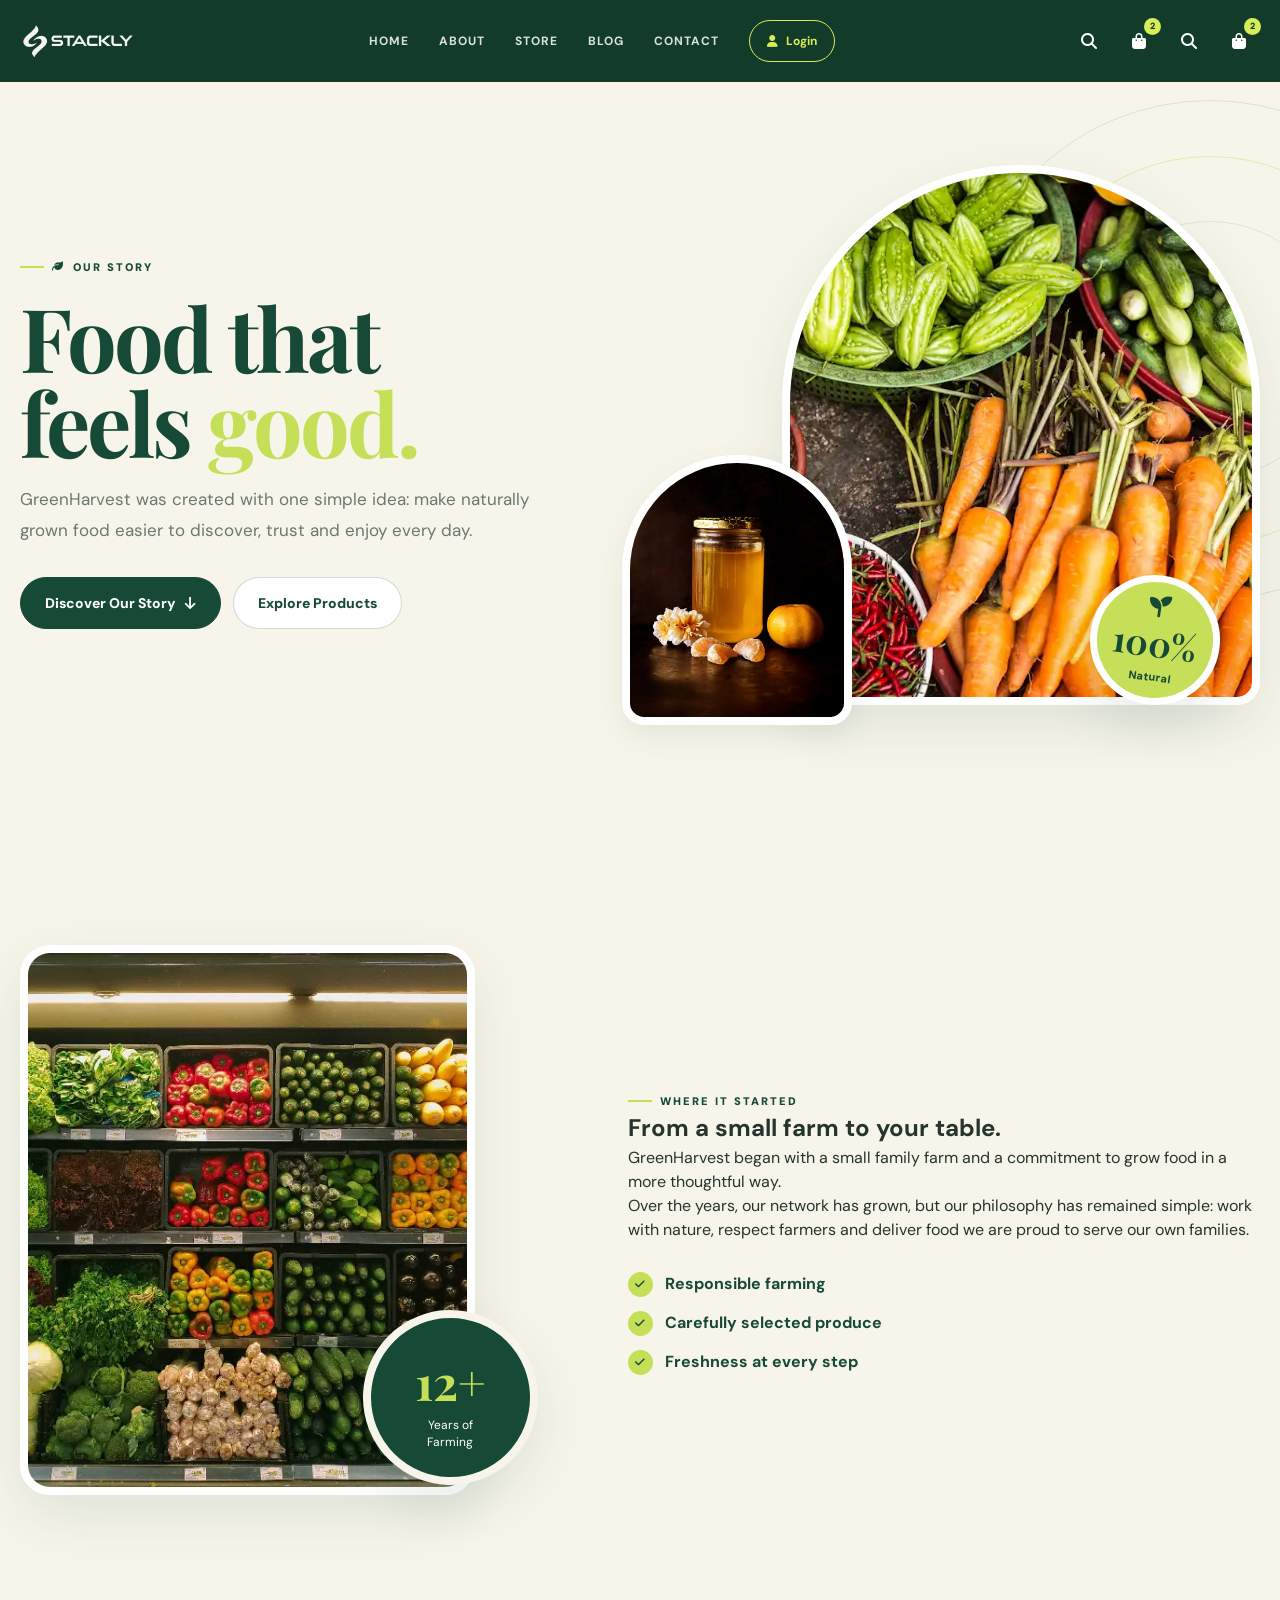
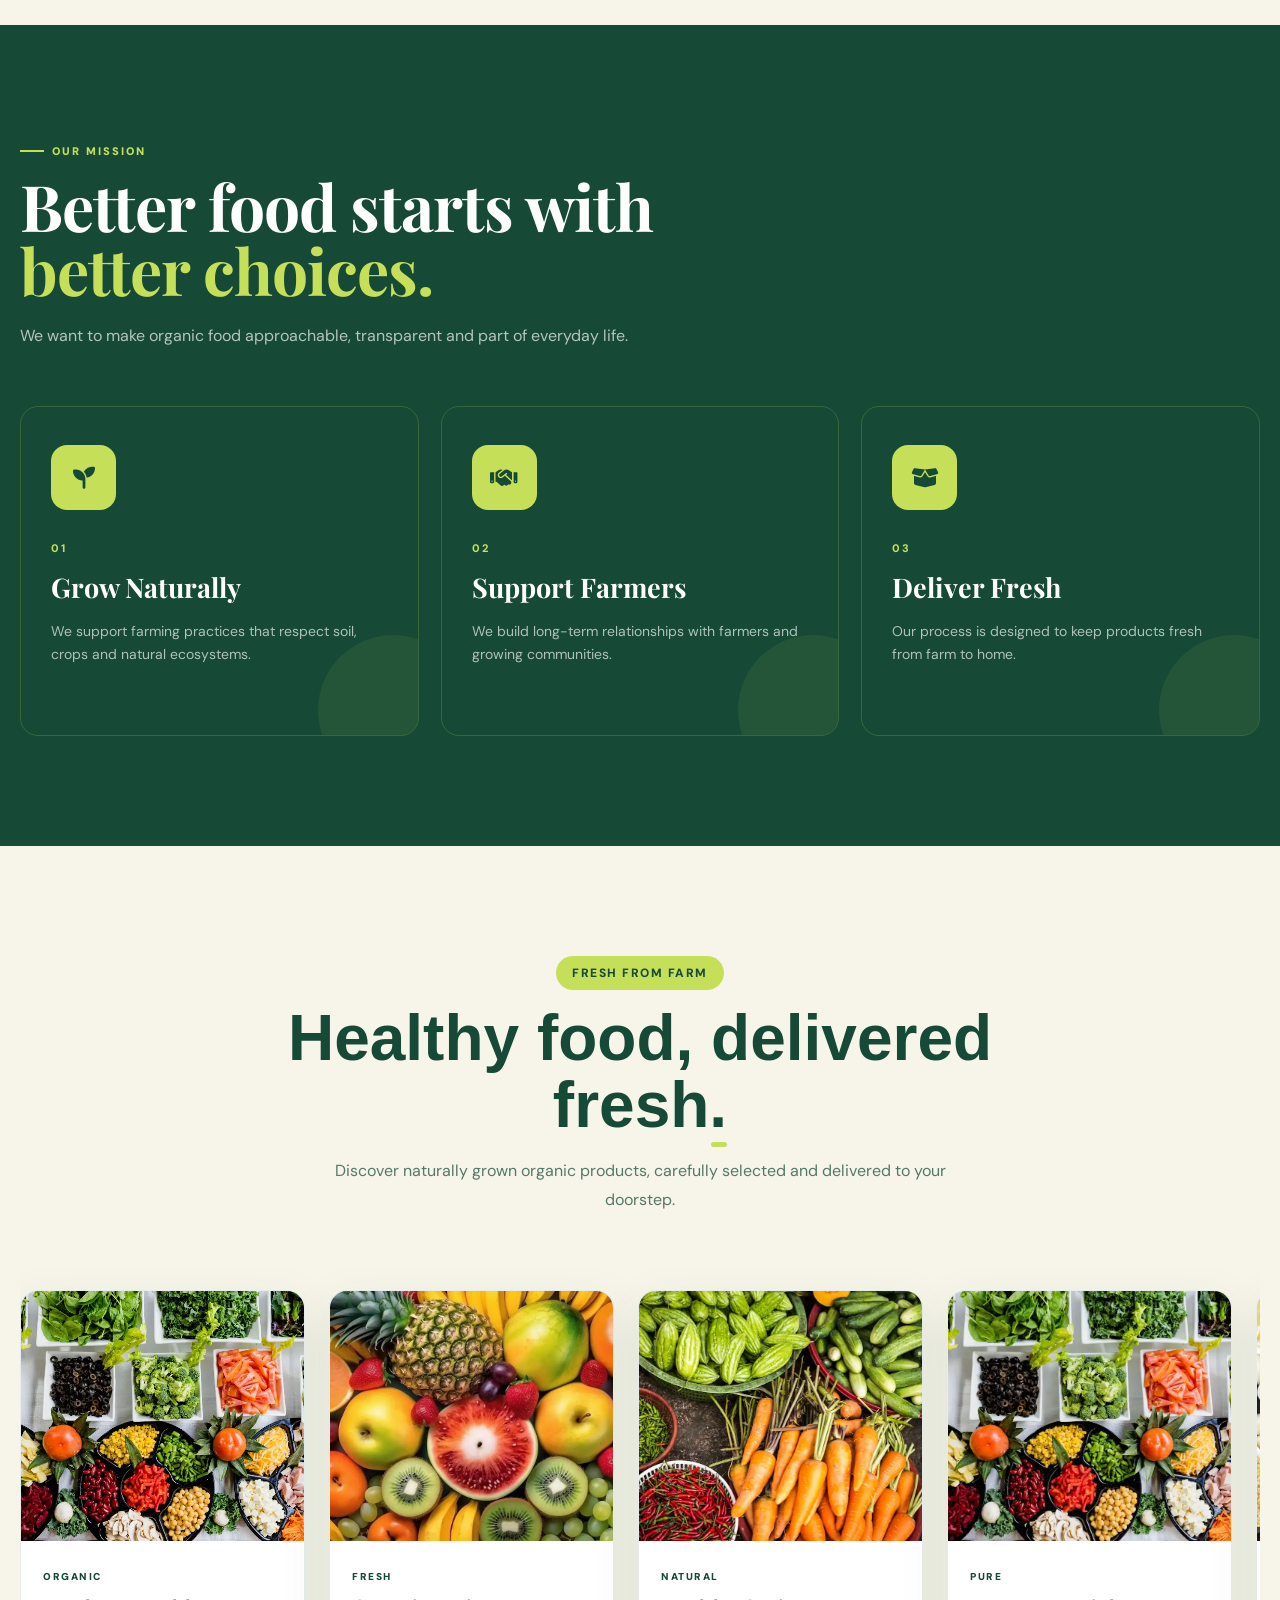
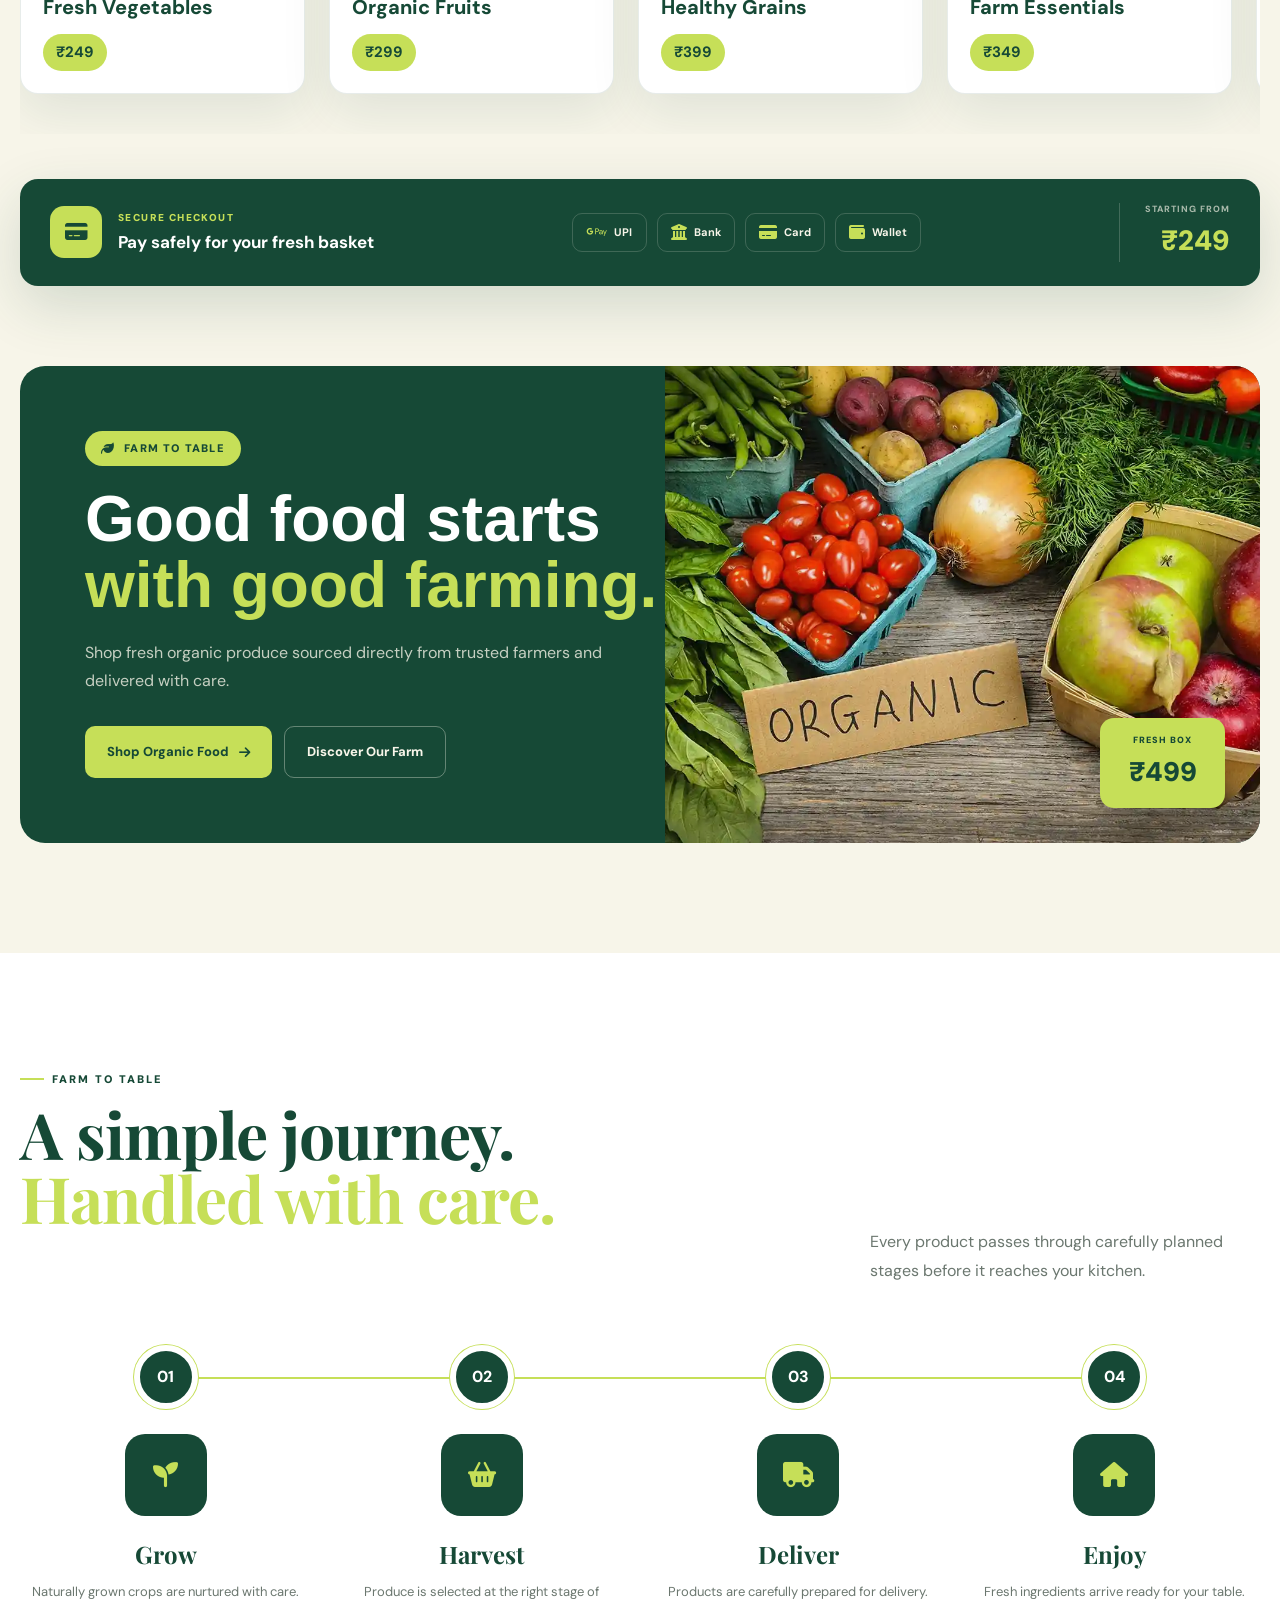
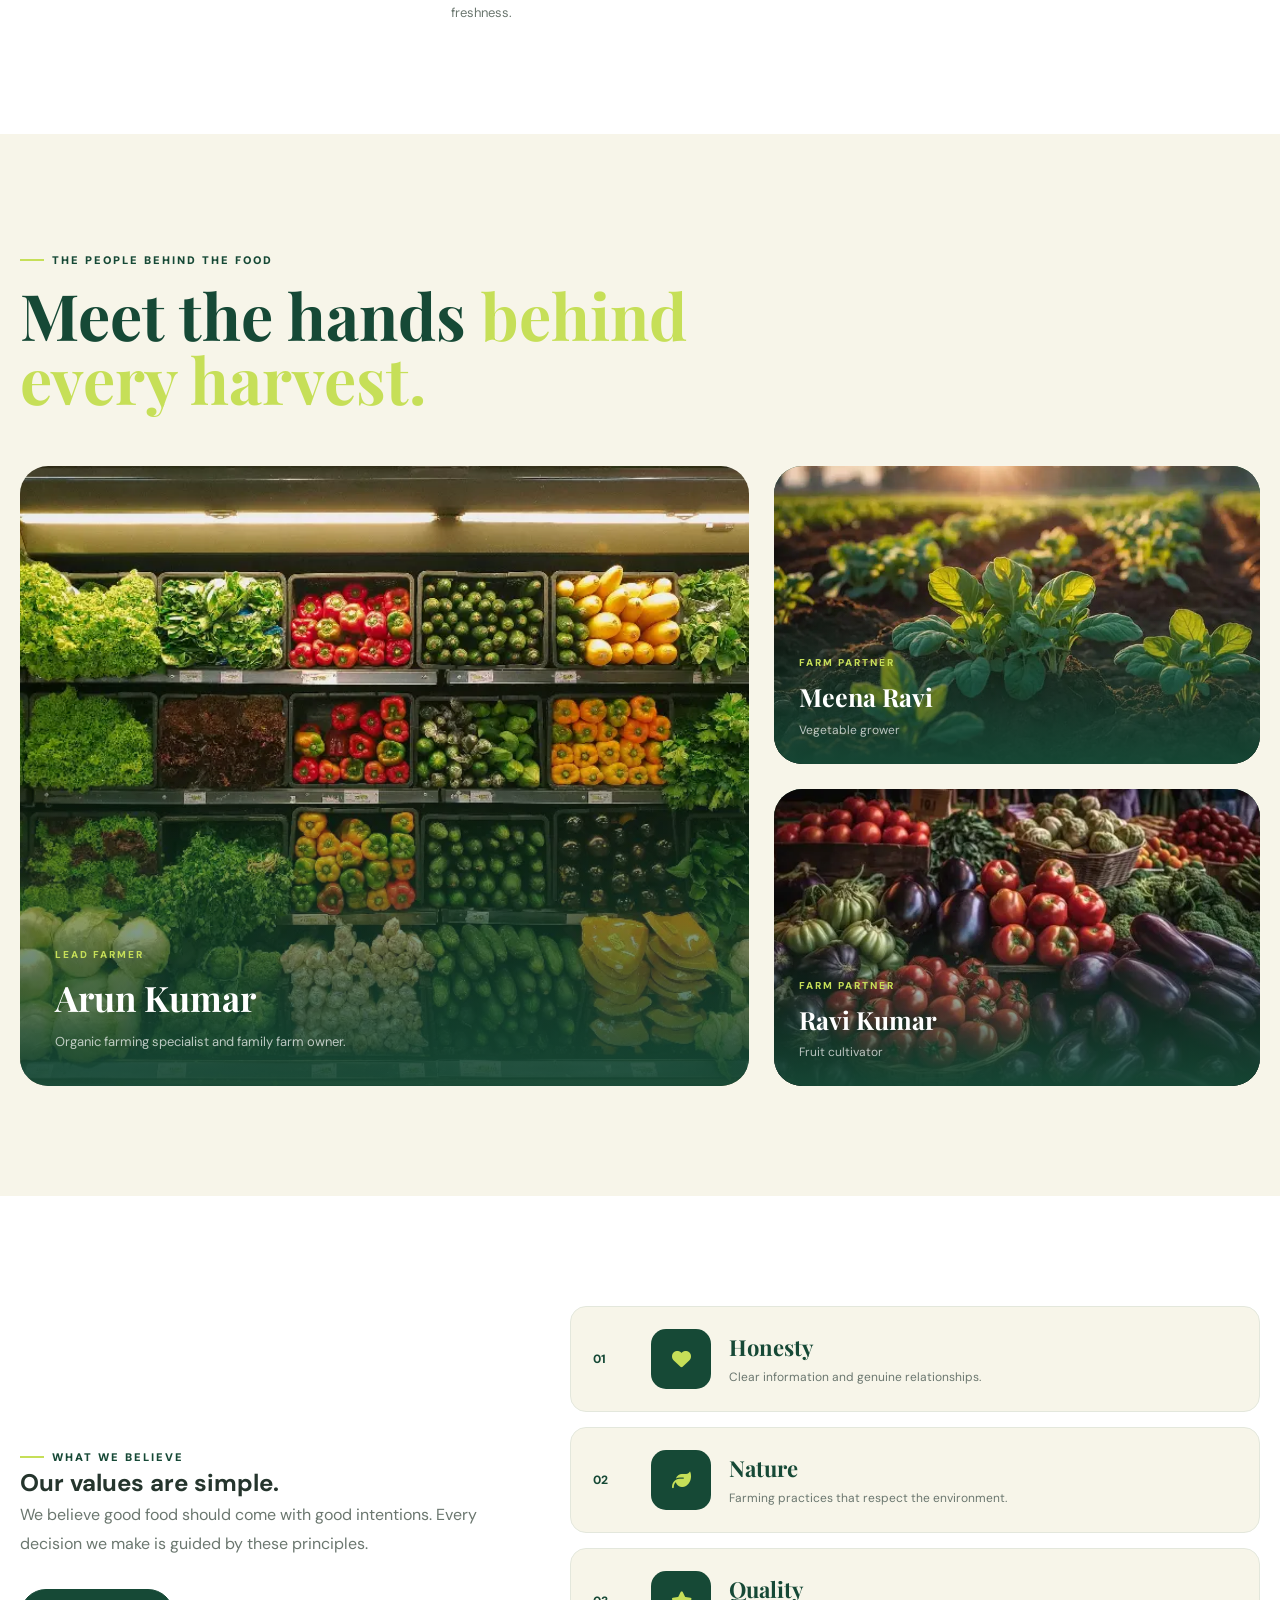
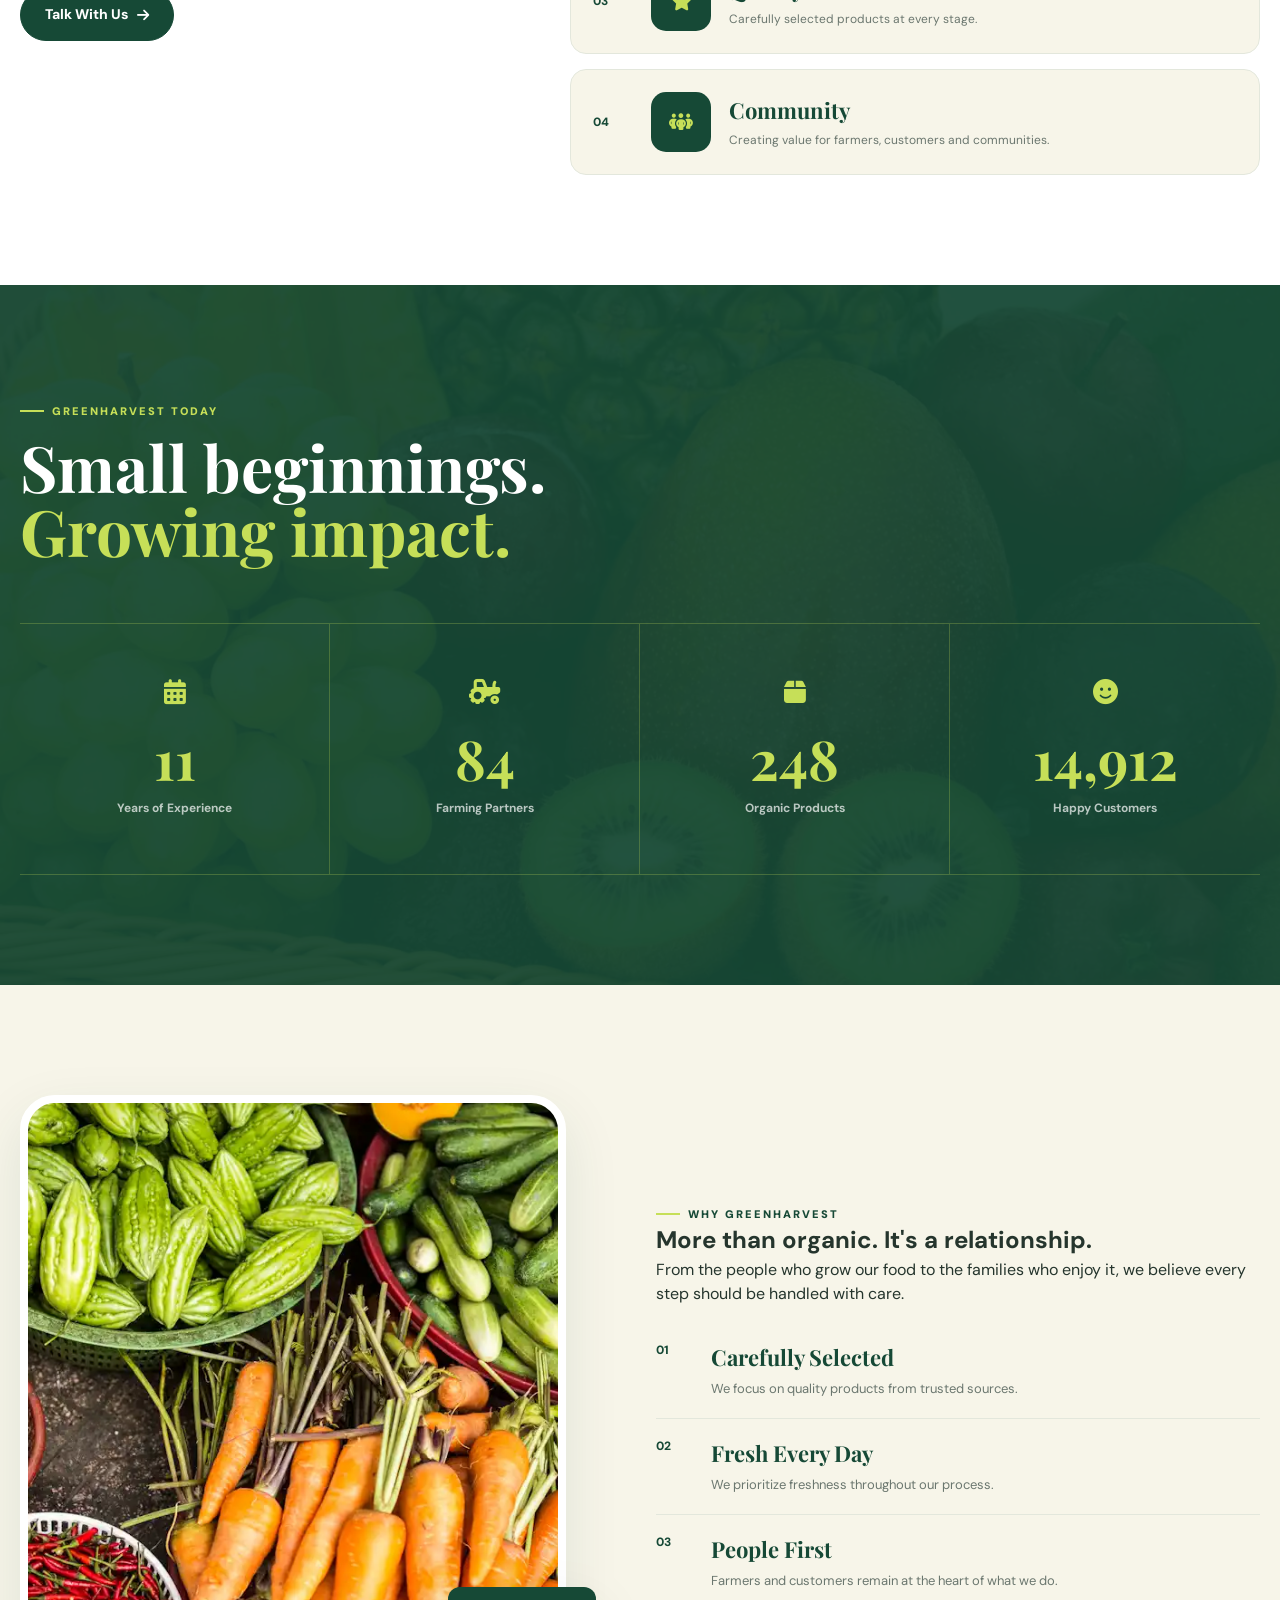
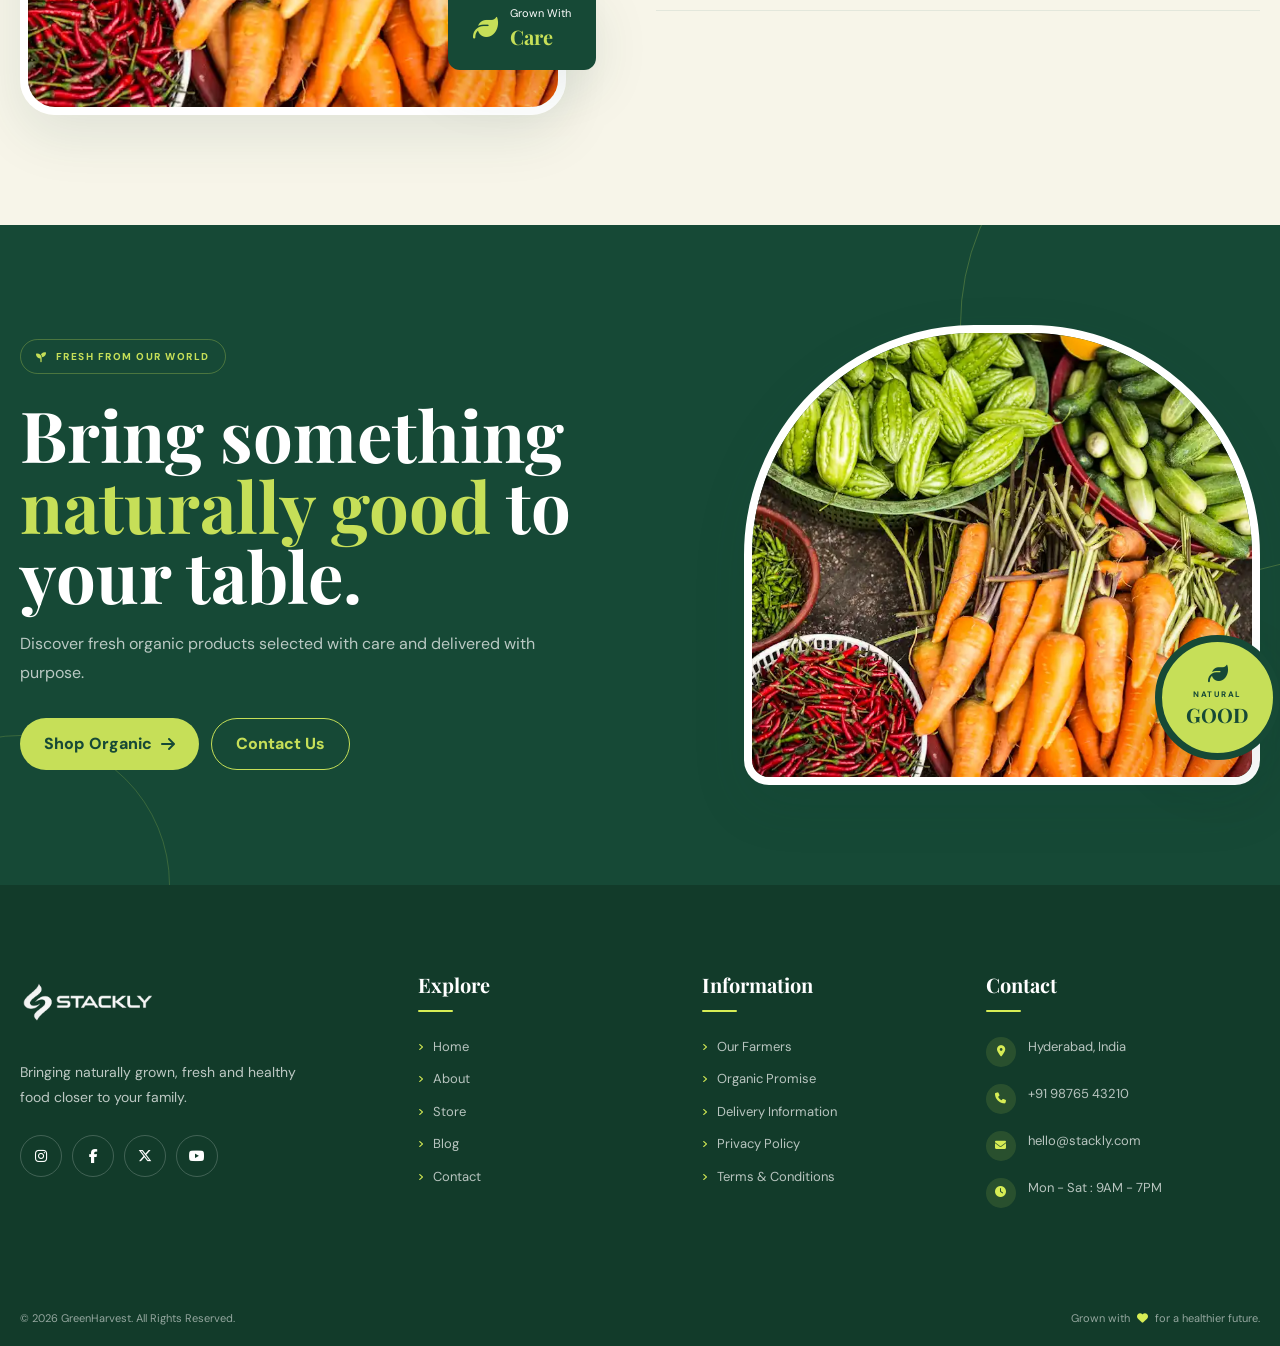
==== commit 1f4a811b: "Add files via upload" ====
--- a/about.html
+++ b/about.html
@@ -1482,52 +1482,7 @@
     </div>
 
 
-    <!-- NEWSLETTER -->
-    <div class="footer-newsletter">
-
-        <div class="container newsletter-inner">
-
-            <div class="newsletter-content">
-
-                <span class="newsletter-icon">
-                    <i class="fa-solid fa-leaf"></i>
-                </span>
-
-                <div>
-                    <h2>Stay Fresh With Us</h2>
-
-                    <p>
-                        Get organic food updates, offers and healthy tips.
-                    </p>
-                </div>
-
-            </div>
-
-
-            <form class="newsletter-form" id="newsletterForm">
-
-                <label for="newsletterEmail" class="sr-only">
-                    Email address
-                </label>
-
-                <input
-                    type="email"
-                    id="newsletterEmail"
-                    placeholder="Enter your email"
-                    autocomplete="email"
-                    required
-                >
-
-                <button type="submit">
-                    Subscribe
-                    <i class="fa-solid fa-arrow-right"></i>
-                </button>
-
-            </form>
-
-        </div>
-
-    </div>
+  
 
 
     <!-- FOOTER BOTTOM -->
@@ -1552,15 +1507,7 @@
 </footer>
 
 
-<!-- Back To Top -->
-<button class="back-top"
-        id="backTop"
-        title="Back to Top"
-        aria-label="Back to Top">
-
-    <i class="fa-solid fa-arrow-up"></i>
-
-</button>
+
 
 
 <!-- AOS -->
